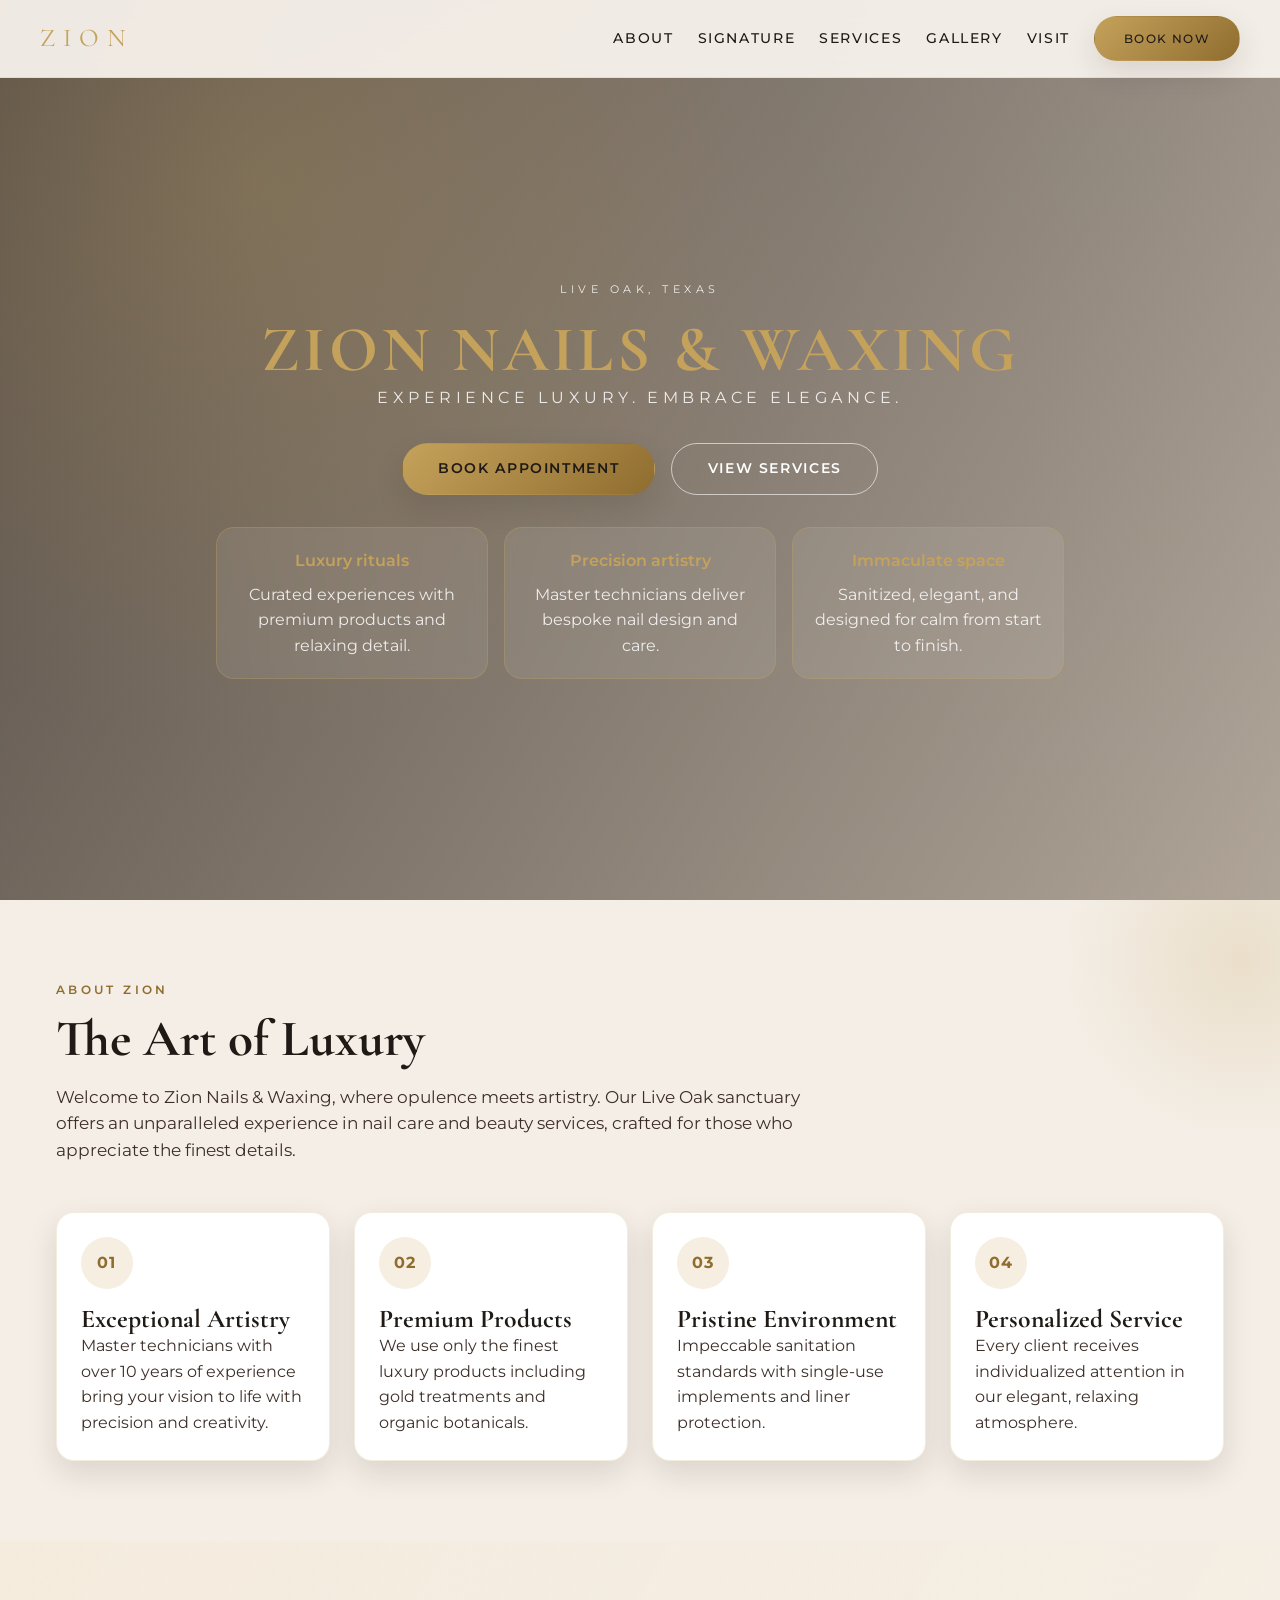
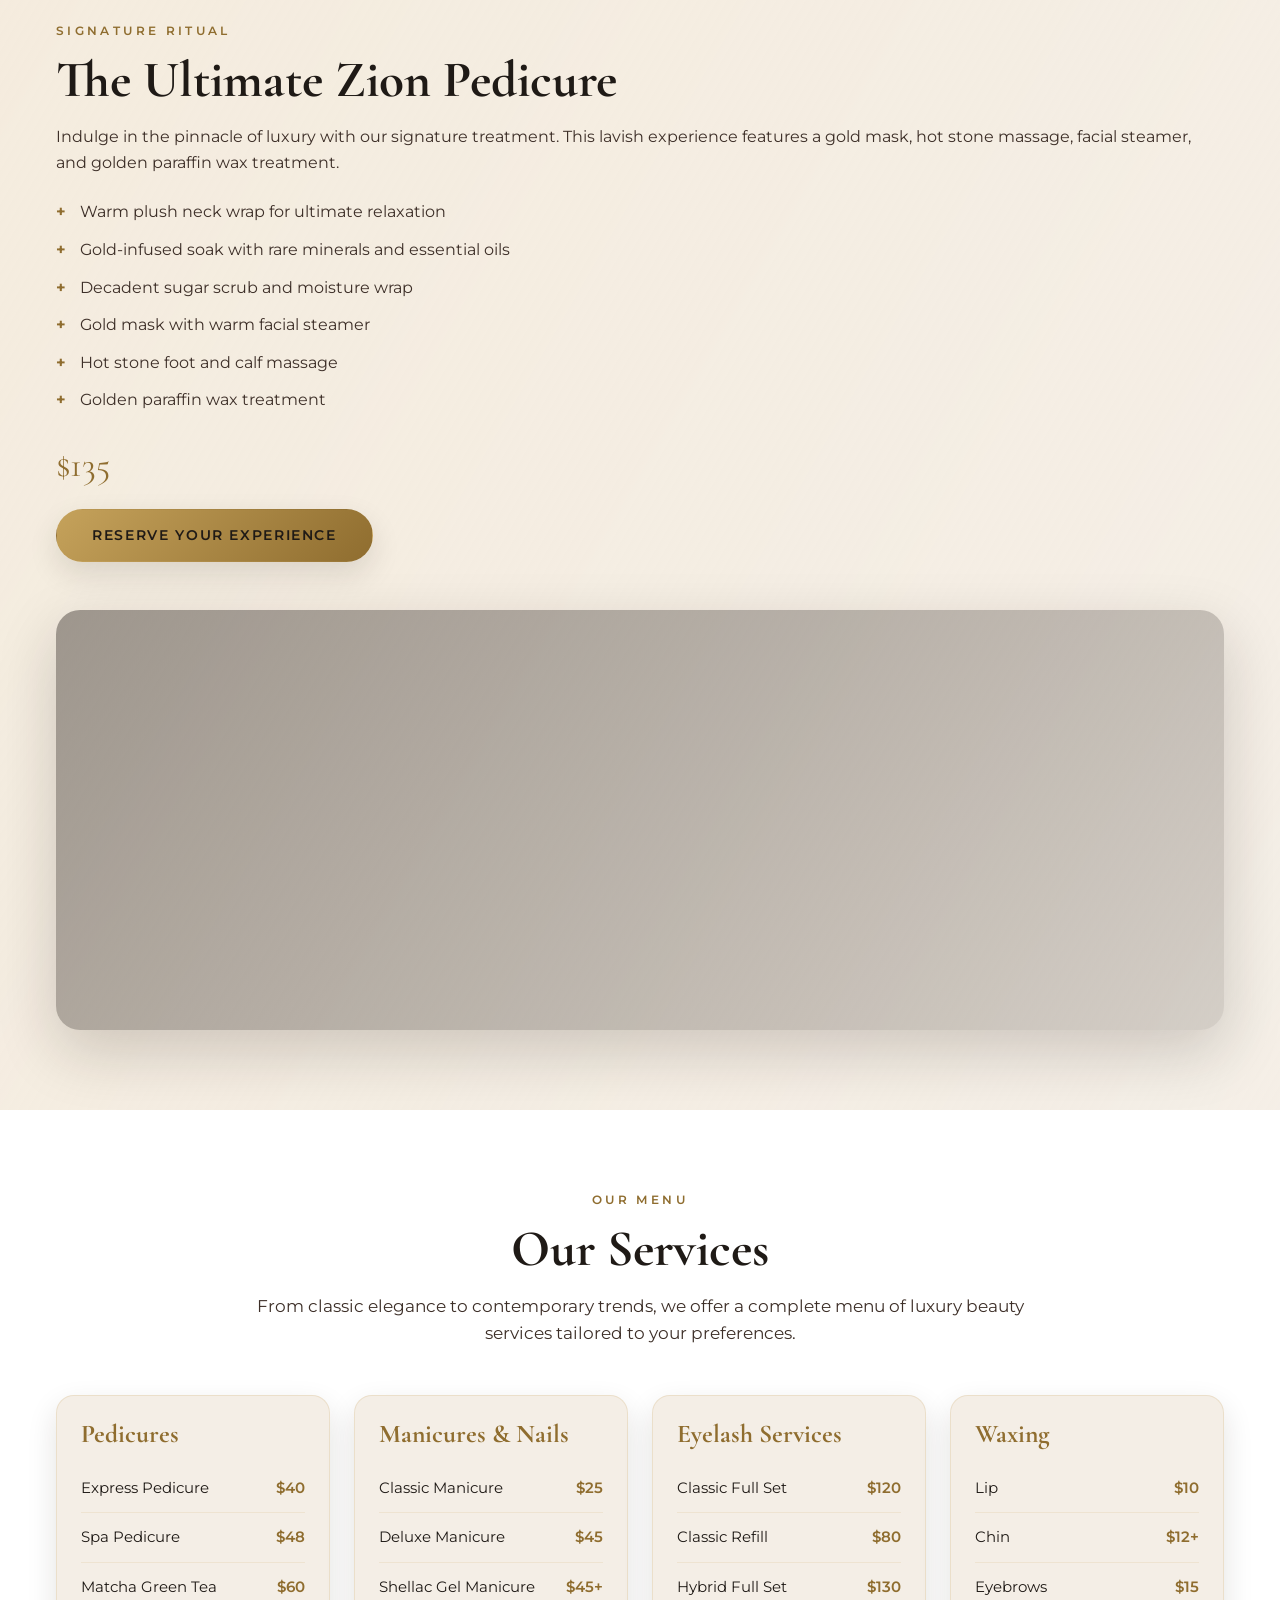
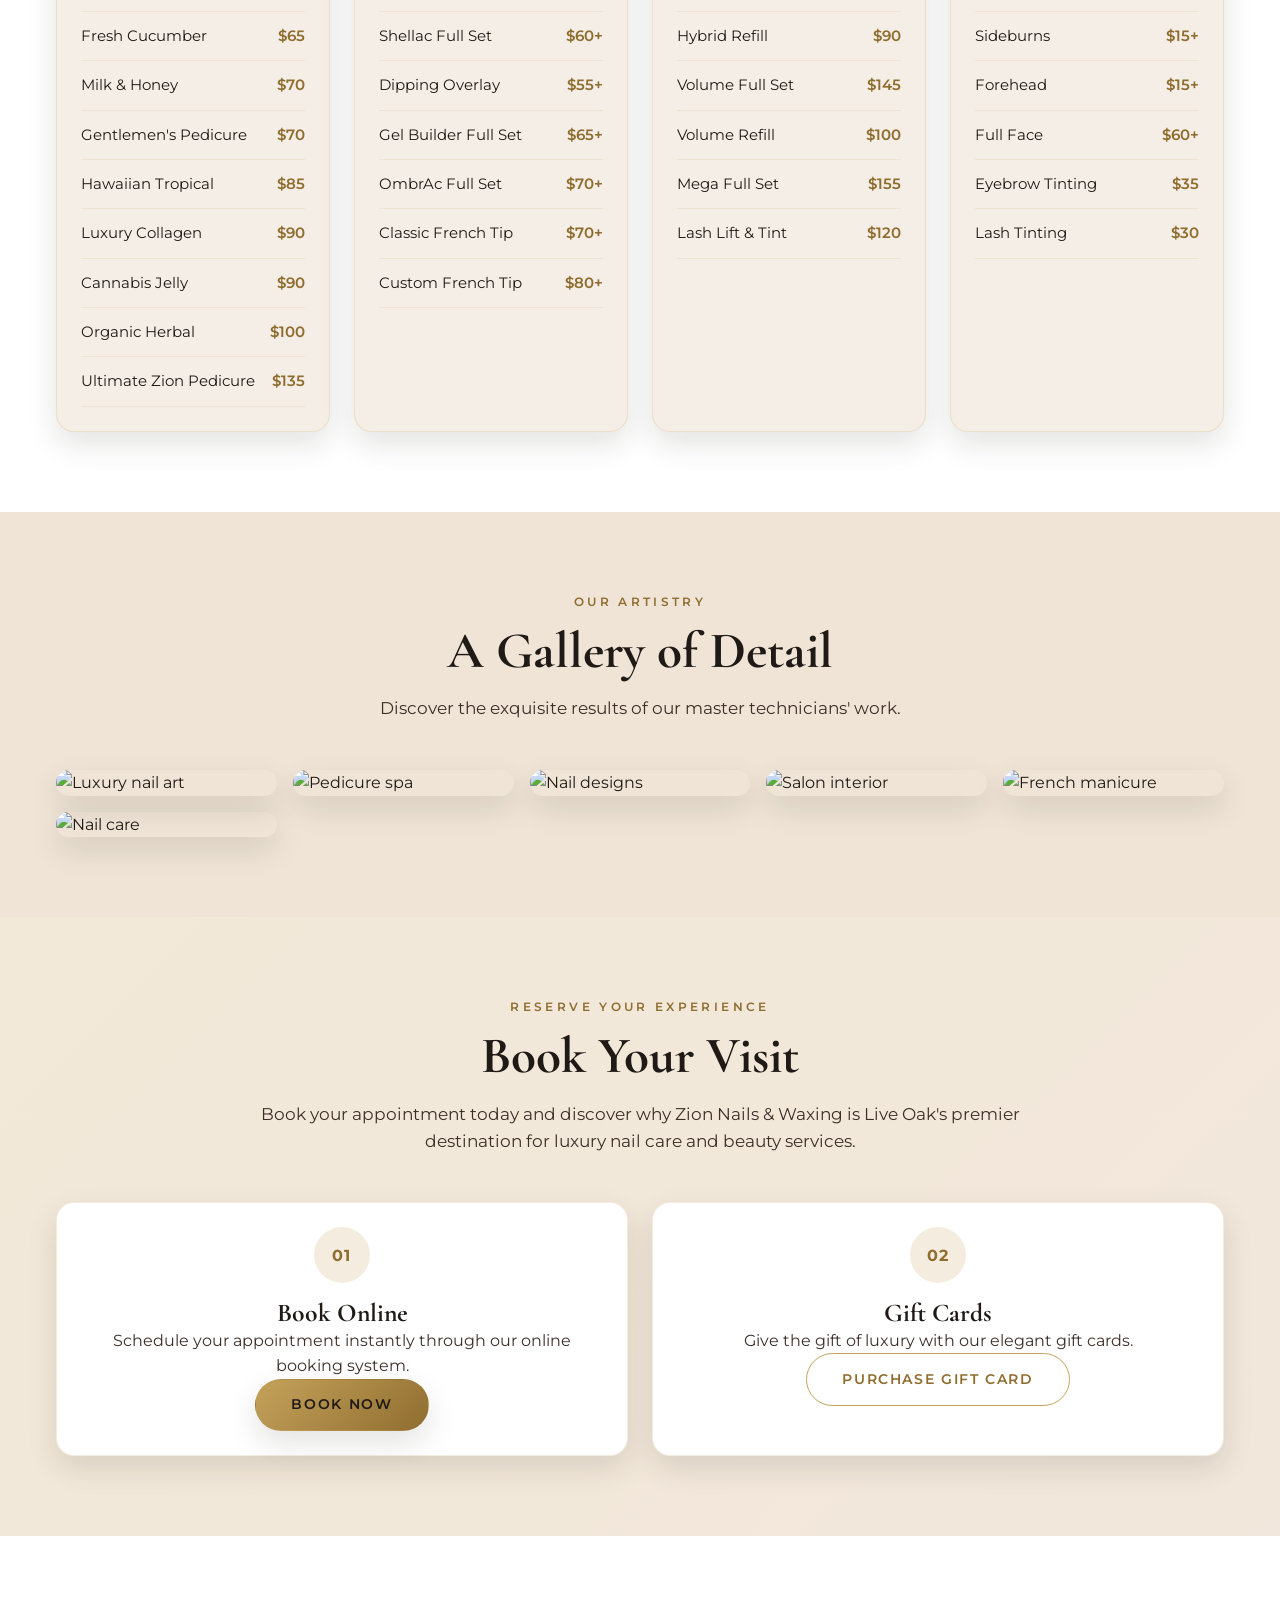
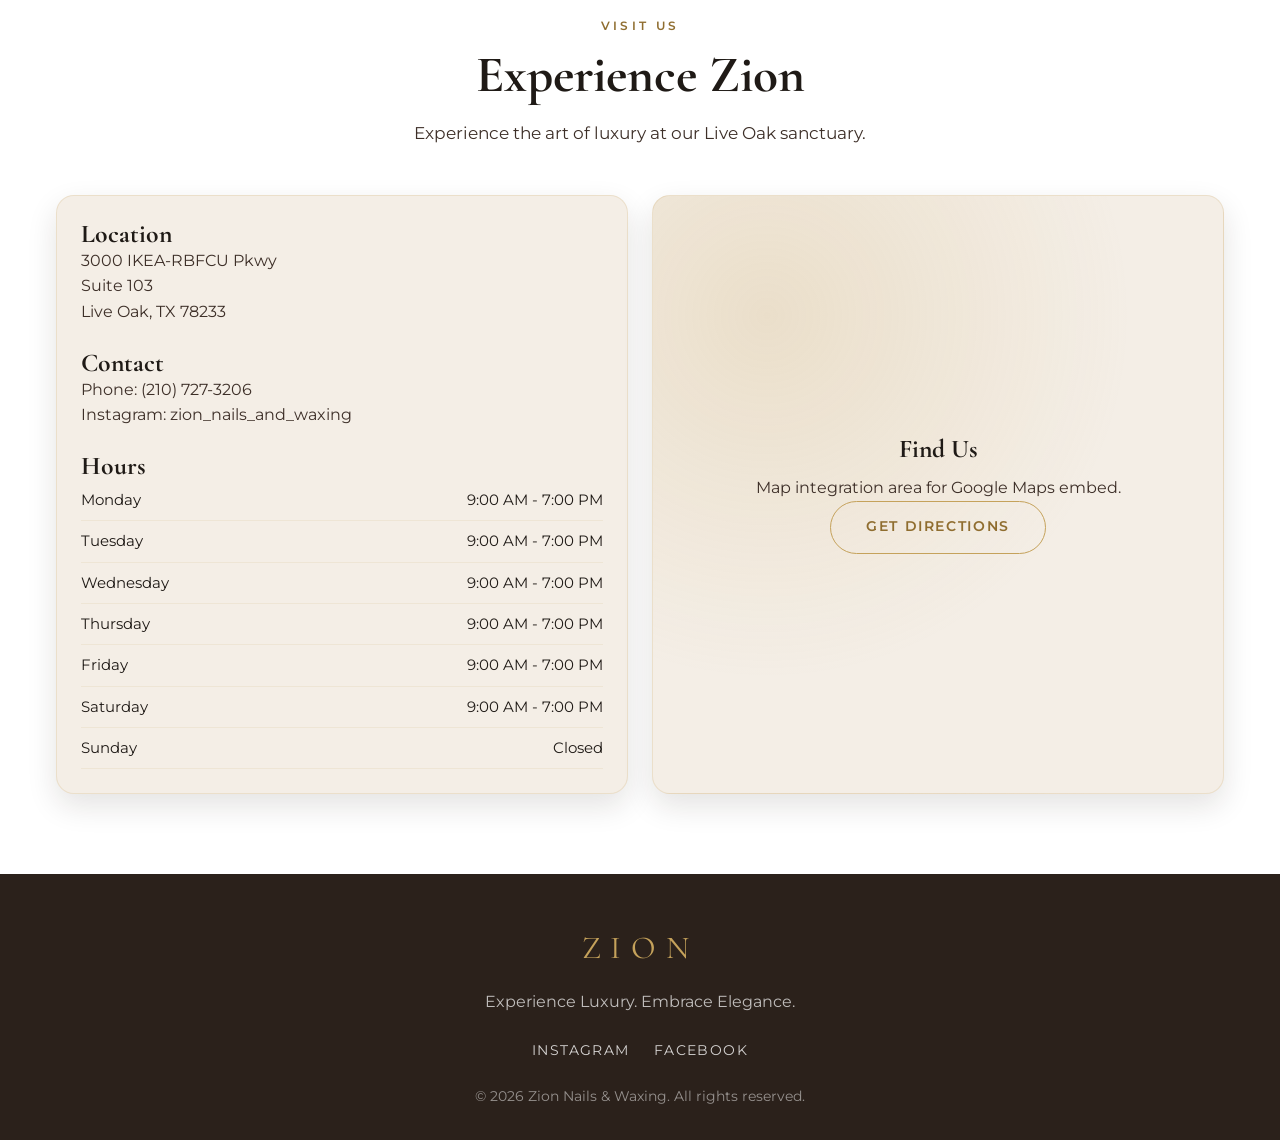
==== index.html @ c29a58b1 "deploy: alamosites/client-zion-nails@a18daf412cfc4dd9c5e5a8e19ae8cdf72fd6a634" ====
<!DOCTYPE html>
<html lang="en">
<head>
  <meta charset="UTF-8">
  <meta name="viewport" content="width=device-width, initial-scale=1.0">

  <title>Zion Nails &amp; Waxing | Luxury Nail Salon in Live Oak, TX</title>

  <meta name="description" content="Experience luxury nail care, pedicures, manicures, and waxing at Zion Nails &amp; Waxing in Live Oak, TX.">
  <meta name="keywords" content="Zion Nails, nail salon, pedicure, manicure, waxing, Live Oak TX">
  <meta name="author" content="Zion Nails &amp; Waxing">
  <meta name="robots" content="index, follow">

  <meta property="og:type" content="website">
  <meta property="og:url" content="https://zionnailsandwaxingliveoak.com/">
  <meta property="og:title" content="Zion Nails &amp; Waxing | Luxury Nail Salon in Live Oak, TX">
  <meta property="og:description" content="Experience luxury nail care, pedicures, manicures, and waxing at Zion Nails &amp; Waxing in Live Oak, TX.">
  <meta property="og:image" content="https://images.unsplash.com/photo-1604654894610-df63bc536371?w=1200">
  <meta property="og:locale" content="en_US">

  <meta name="twitter:card" content="summary_large_image">
  <meta name="twitter:title" content="Zion Nails &amp; Waxing | Luxury Nail Salon in Live Oak, TX">
  <meta name="twitter:description" content="Experience luxury nail care, pedicures, manicures, and waxing at Zion Nails &amp; Waxing in Live Oak, TX.">
  <meta name="twitter:image" content="https://images.unsplash.com/photo-1604654894610-df63bc536371?w=1200">

  <link rel="icon" type="image/png" href="/public/images/favicon.png">
  <link rel="apple-touch-icon" href="/public/images/apple-touch-icon.png">
  <link rel="canonical" href="https://zionnailsandwaxingliveoak.com/">

  <link rel="stylesheet" href="/public/css/styles.css">

  <link rel="preconnect" href="https://fonts.googleapis.com">
  <link rel="preconnect" href="https://fonts.gstatic.com" crossorigin>
  <link href="https://fonts.googleapis.com/css2?family=Cormorant+Garamond:wght@300;400;600;700&family=Montserrat:wght@300;400;500;600&display=swap" rel="stylesheet">
</head>
<body id="top">

  <header class="site-header">
    <nav class="nav container" aria-label="Primary">
      <a class="logo" href="#top">Zion</a>
      <button class="nav-toggle" type="button" data-nav-toggle aria-expanded="false" aria-controls="primary-nav">
        Menu
      </button>
      <div class="nav-menu" id="primary-nav" data-nav-menu>
        <a href="#about">About</a>
        <a href="#signature">Signature</a>
        <a href="#services">Services</a>
        <a href="#gallery">Gallery</a>
        <a href="#contact">Visit</a>
        <a class="btn btn-primary nav-cta" href="#booking">Book Now</a>
      </div>
    </nav>
  </header>

  <main>
    <section class="hero">
      <div class="container hero-content">
        <p class="eyebrow reveal" style="--reveal-delay: 0.05s">Live Oak, Texas</p>
        <h1 class="hero-title reveal" style="--reveal-delay: 0.12s">Zion Nails &amp; Waxing</h1>
        <p class="hero-subtitle reveal" style="--reveal-delay: 0.18s">Experience Luxury. Embrace Elegance.</p>
        <div class="hero-actions reveal" style="--reveal-delay: 0.25s">
          <a href="#booking" class="btn btn-primary">Book Appointment</a>
          <a href="#services" class="btn btn-ghost">View Services</a>
        </div>
        <div class="hero-highlights reveal" style="--reveal-delay: 0.3s">
          <div class="hero-highlight">
            <span class="hero-highlight-title">Luxury rituals</span>
            <p>Curated experiences with premium products and relaxing detail.</p>
          </div>
          <div class="hero-highlight">
            <span class="hero-highlight-title">Precision artistry</span>
            <p>Master technicians deliver bespoke nail design and care.</p>
          </div>
          <div class="hero-highlight">
            <span class="hero-highlight-title">Immaculate space</span>
            <p>Sanitized, elegant, and designed for calm from start to finish.</p>
          </div>
        </div>
      </div>
    </section>

    <section id="about" class="section about">
      <div class="container">
        <div class="section-header">
          <p class="section-kicker reveal">About Zion</p>
          <h2 class="section-title reveal" style="--reveal-delay: 0.08s">The Art of Luxury</h2>
          <p class="section-subtitle reveal" style="--reveal-delay: 0.16s">
            Welcome to Zion Nails &amp; Waxing, where opulence meets artistry. Our Live Oak sanctuary
            offers an unparalleled experience in nail care and beauty services, crafted for those
            who appreciate the finest details.
          </p>
        </div>
        <div class="feature-grid">
          <article class="feature-card reveal" style="--reveal-delay: 0.05s">
            <div class="feature-icon">01</div>
            <h3>Exceptional Artistry</h3>
            <p>Master technicians with over 10 years of experience bring your vision to life with precision and creativity.</p>
          </article>
          <article class="feature-card reveal" style="--reveal-delay: 0.12s">
            <div class="feature-icon">02</div>
            <h3>Premium Products</h3>
            <p>We use only the finest luxury products including gold treatments and organic botanicals.</p>
          </article>
          <article class="feature-card reveal" style="--reveal-delay: 0.19s">
            <div class="feature-icon">03</div>
            <h3>Pristine Environment</h3>
            <p>Impeccable sanitation standards with single-use implements and liner protection.</p>
          </article>
          <article class="feature-card reveal" style="--reveal-delay: 0.26s">
            <div class="feature-icon">04</div>
            <h3>Personalized Service</h3>
            <p>Every client receives individualized attention in our elegant, relaxing atmosphere.</p>
          </article>
        </div>
      </div>
    </section>

    <section id="signature" class="section signature">
      <div class="container signature-grid">
        <div class="signature-text">
          <p class="section-kicker reveal">Signature Ritual</p>
          <h2 class="section-title reveal" style="--reveal-delay: 0.08s">The Ultimate Zion Pedicure</h2>
          <p class="signature-lead reveal" style="--reveal-delay: 0.16s">
            Indulge in the pinnacle of luxury with our signature treatment. This lavish experience features a gold mask,
            hot stone massage, facial steamer, and golden paraffin wax treatment.
          </p>
          <ul class="signature-list reveal" style="--reveal-delay: 0.22s">
            <li>Warm plush neck wrap for ultimate relaxation</li>
            <li>Gold-infused soak with rare minerals and essential oils</li>
            <li>Decadent sugar scrub and moisture wrap</li>
            <li>Gold mask with warm facial steamer</li>
            <li>Hot stone foot and calf massage</li>
            <li>Golden paraffin wax treatment</li>
          </ul>
          <div class="signature-price reveal" style="--reveal-delay: 0.28s">$135</div>
          <a href="#booking" class="btn btn-primary reveal" style="--reveal-delay: 0.34s">Reserve Your Experience</a>
        </div>
        <div class="signature-image reveal" style="--reveal-delay: 0.2s" role="img" aria-label="Luxury pedicure experience"></div>
      </div>
    </section>

    <section id="services" class="section services">
      <div class="container">
        <div class="section-header center">
          <p class="section-kicker reveal">Our Menu</p>
          <h2 class="section-title reveal" style="--reveal-delay: 0.08s">Our Services</h2>
          <p class="section-subtitle reveal" style="--reveal-delay: 0.16s">
            From classic elegance to contemporary trends, we offer a complete menu of luxury beauty services tailored to your preferences.
          </p>
        </div>
        <div class="services-grid">
          <article class="service-card reveal" style="--reveal-delay: 0.05s">
            <h3 class="service-category">Pedicures</h3>
            <div class="service-item"><span>Express Pedicure</span><span>$40</span></div>
            <div class="service-item"><span>Spa Pedicure</span><span>$48</span></div>
            <div class="service-item"><span>Matcha Green Tea</span><span>$60</span></div>
            <div class="service-item"><span>Fresh Cucumber</span><span>$65</span></div>
            <div class="service-item"><span>Milk &amp; Honey</span><span>$70</span></div>
            <div class="service-item"><span>Gentlemen's Pedicure</span><span>$70</span></div>
            <div class="service-item"><span>Hawaiian Tropical</span><span>$85</span></div>
            <div class="service-item"><span>Luxury Collagen</span><span>$90</span></div>
            <div class="service-item"><span>Cannabis Jelly</span><span>$90</span></div>
            <div class="service-item"><span>Organic Herbal</span><span>$100</span></div>
            <div class="service-item"><span>Ultimate Zion Pedicure</span><span>$135</span></div>
          </article>
          <article class="service-card reveal" style="--reveal-delay: 0.12s">
            <h3 class="service-category">Manicures &amp; Nails</h3>
            <div class="service-item"><span>Classic Manicure</span><span>$25</span></div>
            <div class="service-item"><span>Deluxe Manicure</span><span>$45</span></div>
            <div class="service-item"><span>Shellac Gel Manicure</span><span>$45+</span></div>
            <div class="service-item"><span>Shellac Full Set</span><span>$60+</span></div>
            <div class="service-item"><span>Dipping Overlay</span><span>$55+</span></div>
            <div class="service-item"><span>Gel Builder Full Set</span><span>$65+</span></div>
            <div class="service-item"><span>OmbrAc Full Set</span><span>$70+</span></div>
            <div class="service-item"><span>Classic French Tip</span><span>$70+</span></div>
            <div class="service-item"><span>Custom French Tip</span><span>$80+</span></div>
          </article>
          <article class="service-card reveal" style="--reveal-delay: 0.19s">
            <h3 class="service-category">Eyelash Services</h3>
            <div class="service-item"><span>Classic Full Set</span><span>$120</span></div>
            <div class="service-item"><span>Classic Refill</span><span>$80</span></div>
            <div class="service-item"><span>Hybrid Full Set</span><span>$130</span></div>
            <div class="service-item"><span>Hybrid Refill</span><span>$90</span></div>
            <div class="service-item"><span>Volume Full Set</span><span>$145</span></div>
            <div class="service-item"><span>Volume Refill</span><span>$100</span></div>
            <div class="service-item"><span>Mega Full Set</span><span>$155</span></div>
            <div class="service-item"><span>Lash Lift &amp; Tint</span><span>$120</span></div>
          </article>
          <article class="service-card reveal" style="--reveal-delay: 0.26s">
            <h3 class="service-category">Waxing</h3>
            <div class="service-item"><span>Lip</span><span>$10</span></div>
            <div class="service-item"><span>Chin</span><span>$12+</span></div>
            <div class="service-item"><span>Eyebrows</span><span>$15</span></div>
            <div class="service-item"><span>Sideburns</span><span>$15+</span></div>
            <div class="service-item"><span>Forehead</span><span>$15+</span></div>
            <div class="service-item"><span>Full Face</span><span>$60+</span></div>
            <div class="service-item"><span>Eyebrow Tinting</span><span>$35</span></div>
            <div class="service-item"><span>Lash Tinting</span><span>$30</span></div>
          </article>
        </div>
      </div>
    </section>

    <section id="gallery" class="section gallery">
      <div class="container">
        <div class="section-header center">
          <p class="section-kicker reveal">Our Artistry</p>
          <h2 class="section-title reveal" style="--reveal-delay: 0.08s">A Gallery of Detail</h2>
          <p class="section-subtitle reveal" style="--reveal-delay: 0.16s">Discover the exquisite results of our master technicians' work.</p>
        </div>
        <div class="gallery-grid">
          <figure class="gallery-item reveal" style="--reveal-delay: 0.05s">
            <img src="https://images.unsplash.com/photo-1604654894610-df63bc536371?w=600" alt="Luxury nail art">
          </figure>
          <figure class="gallery-item reveal" style="--reveal-delay: 0.1s">
            <img src="https://images.unsplash.com/photo-1610992015732-2449b76344bc?w=600" alt="Pedicure spa">
          </figure>
          <figure class="gallery-item reveal" style="--reveal-delay: 0.15s">
            <img src="https://images.unsplash.com/photo-1519014816548-bf5fe059798b?w=600" alt="Nail designs">
          </figure>
          <figure class="gallery-item reveal" style="--reveal-delay: 0.2s">
            <img src="https://images.unsplash.com/photo-1522337360788-8b13dee7a37e?w=600" alt="Salon interior">
          </figure>
          <figure class="gallery-item reveal" style="--reveal-delay: 0.25s">
            <img src="https://images.unsplash.com/photo-1599948128020-9a44ce1e34a4?w=600" alt="French manicure">
          </figure>
          <figure class="gallery-item reveal" style="--reveal-delay: 0.3s">
            <img src="https://images.unsplash.com/photo-1487412947147-5cebf100ffc2?w=600" alt="Nail care">
          </figure>
        </div>
      </div>
    </section>

    <section id="booking" class="section booking">
      <div class="container">
        <div class="section-header center">
          <p class="section-kicker reveal">Reserve Your Experience</p>
          <h2 class="section-title reveal" style="--reveal-delay: 0.08s">Book Your Visit</h2>
          <p class="section-subtitle reveal" style="--reveal-delay: 0.16s">
            Book your appointment today and discover why Zion Nails &amp; Waxing is Live Oak's premier destination for luxury nail care and beauty services.
          </p>
        </div>
        <div class="booking-grid">
          <article class="booking-card reveal" style="--reveal-delay: 0.05s">
            <div class="booking-icon">01</div>
            <h3>Book Online</h3>
            <p>Schedule your appointment instantly through our online booking system.</p>
            <a href="tel:2107273206" class="btn btn-primary">Book Now</a>
          </article>
          <article class="booking-card reveal" style="--reveal-delay: 0.12s">
            <div class="booking-icon">02</div>
            <h3>Gift Cards</h3>
            <p>Give the gift of luxury with our elegant gift cards.</p>
            <a href="mailto:info@zionnailsandwaxingliveoak.com" class="btn btn-outline">Purchase Gift Card</a>
          </article>
        </div>
      </div>
    </section>

    <section id="contact" class="section contact">
      <div class="container">
        <div class="section-header center">
          <p class="section-kicker reveal">Visit Us</p>
          <h2 class="section-title reveal" style="--reveal-delay: 0.08s">Experience Zion</h2>
          <p class="section-subtitle reveal" style="--reveal-delay: 0.16s">Experience the art of luxury at our Live Oak sanctuary.</p>
        </div>
        <div class="contact-grid">
          <div class="contact-card reveal" style="--reveal-delay: 0.05s">
            <div class="contact-item">
              <h3>Location</h3>
              <p>
                3000 IKEA-RBFCU Pkwy<br>
                Suite 103<br>
                Live Oak, TX 78233
              </p>
            </div>
            <div class="contact-item">
              <h3>Contact</h3>
              <p>
                Phone: <a href="tel:2107273206">(210) 727-3206</a><br>
                Instagram: <a href="https://instagram.com/zion_nails_and_waxing" target="_blank" rel="noopener">zion_nails_and_waxing</a>
              </p>
            </div>
            <div class="contact-item">
              <h3>Hours</h3>
              <ul class="hours-list">
                <li><span>Monday</span><span>9:00 AM - 7:00 PM</span></li>
                <li><span>Tuesday</span><span>9:00 AM - 7:00 PM</span></li>
                <li><span>Wednesday</span><span>9:00 AM - 7:00 PM</span></li>
                <li><span>Thursday</span><span>9:00 AM - 7:00 PM</span></li>
                <li><span>Friday</span><span>9:00 AM - 7:00 PM</span></li>
                <li><span>Saturday</span><span>9:00 AM - 7:00 PM</span></li>
                <li><span>Sunday</span><span>Closed</span></li>
              </ul>
            </div>
          </div>
          <div class="map-panel reveal" style="--reveal-delay: 0.12s">
            <div>
              <h3>Find Us</h3>
              <p>Map integration area for Google Maps embed.</p>
              <a class="btn btn-outline" href="https://maps.google.com/?q=3000+IKEA-RBFCU+Pkwy+Live+Oak+TX+78233" target="_blank" rel="noopener">Get Directions</a>
            </div>
          </div>
        </div>
      </div>
    </section>
  </main>

  <footer class="site-footer">
    <div class="container footer-content">
      <div class="footer-logo">Zion</div>
      <p class="footer-tagline">Experience Luxury. Embrace Elegance.</p>
      <div class="footer-links">
        <a href="https://instagram.com/zion_nails_and_waxing" target="_blank" rel="noopener">Instagram</a>
        <a href="https://facebook.com" target="_blank" rel="noopener">Facebook</a>
      </div>
      <p class="footer-copy">&copy; <span data-year></span> Zion Nails &amp; Waxing. All rights reserved.</p>
    </div>
  </footer>

  <script src="/public/js/main.js"></script>
</body>
</html>
---- public/css/styles.css ----
/* =============================================================================
   Zion Nails Mockup Styles
   ============================================================================= */

:root {
  --color-ink: #1f1a16;
  --color-ink-soft: #3d2f28;
  --color-cream: #fbf6f0;
  --color-ivory: #f4eee6;
  --color-sand: #efe4d6;
  --color-gold: #c5a25b;
  --color-gold-dark: #8f6d2f;
  --color-bronze: #b07a45;
  --color-deep: #2b211b;
  --color-white: #ffffff;

  --font-body: "Montserrat", sans-serif;
  --font-display: "Cormorant Garamond", serif;

  --space-1: 0.25rem;
  --space-2: 0.5rem;
  --space-3: 0.75rem;
  --space-4: 1rem;
  --space-5: 1.25rem;
  --space-6: 1.5rem;
  --space-8: 2rem;
  --space-10: 2.5rem;
  --space-12: 3rem;
  --space-16: 4rem;
  --space-20: 5rem;

  --radius-sm: 8px;
  --radius-md: 12px;
  --radius-lg: 18px;
  --radius-xl: 24px;
  --radius-pill: 999px;

  --shadow-soft: 0 12px 30px rgba(35, 24, 16, 0.12);
  --shadow-strong: 0 22px 60px rgba(35, 24, 16, 0.18);

  --container-max: 1200px;
  --transition-base: 200ms ease;
}

/* ---------------------------------------------------------------------------
   Base Reset
   --------------------------------------------------------------------------- */
*, *::before, *::after {
  box-sizing: border-box;
}

* {
  margin: 0;
  padding: 0;
}

html {
  scroll-behavior: smooth;
}

body {
  font-family: var(--font-body);
  color: var(--color-ink);
  line-height: 1.6;
  background:
    radial-gradient(circle at 10% 10%, rgba(197, 162, 91, 0.16), transparent 45%),
    radial-gradient(circle at 90% 20%, rgba(176, 122, 69, 0.12), transparent 50%),
    var(--color-cream);
}

img {
  display: block;
  max-width: 100%;
}

a {
  color: inherit;
  text-decoration: none;
  transition: color var(--transition-base);
}

a:hover {
  color: var(--color-gold-dark);
}

button {
  font-family: inherit;
}

section[id] {
  scroll-margin-top: 110px;
}

/* ---------------------------------------------------------------------------
   Typography
   --------------------------------------------------------------------------- */
h1, h2, h3, h4 {
  font-family: var(--font-display);
  font-weight: 700;
  line-height: 1.1;
  color: var(--color-ink);
}

h1 {
  font-size: clamp(2.5rem, 5vw, 4.5rem);
  letter-spacing: 0.06em;
  text-transform: uppercase;
}

h2 {
  font-size: clamp(2rem, 4vw, 3.25rem);
}

h3 {
  font-size: clamp(1.25rem, 2vw, 1.6rem);
}

p {
  color: var(--color-ink-soft);
}

/* ---------------------------------------------------------------------------
   Layout
   --------------------------------------------------------------------------- */
.container {
  width: 100%;
  max-width: var(--container-max);
  margin: 0 auto;
  padding: 0 var(--space-4);
}

.section {
  padding: var(--space-20) 0;
  position: relative;
  overflow: hidden;
}

.section-header {
  max-width: 780px;
  margin-bottom: var(--space-12);
}

.section-header.center {
  text-align: center;
  margin-left: auto;
  margin-right: auto;
}

.section-kicker {
  font-size: 0.75rem;
  letter-spacing: 0.28em;
  text-transform: uppercase;
  color: var(--color-gold-dark);
  margin-bottom: var(--space-3);
  font-weight: 600;
}

.section-title {
  margin-bottom: var(--space-4);
}

.section-subtitle {
  font-size: 1.05rem;
}

.lead {
  font-size: 1.05rem;
}

/* ---------------------------------------------------------------------------
   Buttons
   --------------------------------------------------------------------------- */
.btn {
  display: inline-flex;
  align-items: center;
  justify-content: center;
  gap: var(--space-2);
  padding: 0.9rem 2.2rem;
  border-radius: var(--radius-pill);
  border: 1px solid transparent;
  font-size: 0.85rem;
  letter-spacing: 0.12em;
  text-transform: uppercase;
  font-weight: 600;
  cursor: pointer;
  transition: transform var(--transition-base), box-shadow var(--transition-base), background var(--transition-base), color var(--transition-base);
}

.btn-primary {
  background: linear-gradient(135deg, var(--color-gold) 0%, var(--color-gold-dark) 100%);
  color: var(--color-ink);
  box-shadow: var(--shadow-soft);
}

.btn-primary:hover {
  transform: translateY(-2px);
  box-shadow: var(--shadow-strong);
}

.btn-ghost {
  background: transparent;
  border-color: rgba(255, 255, 255, 0.6);
  color: var(--color-white);
}

.btn-ghost:hover {
  background: rgba(255, 255, 255, 0.1);
  color: var(--color-white);
}

.btn-outline {
  border-color: var(--color-gold);
  color: var(--color-gold-dark);
  background: transparent;
}

.btn-outline:hover {
  background: rgba(197, 162, 91, 0.15);
}

.btn-lg {
  padding: 1rem 2.5rem;
  font-size: 0.9rem;
}

.btn-sm {
  padding: 0.6rem 1.4rem;
  font-size: 0.75rem;
}

/* ---------------------------------------------------------------------------
   Cards and Forms
   --------------------------------------------------------------------------- */
.card {
  background: var(--color-white);
  border-radius: var(--radius-lg);
  border: 1px solid rgba(197, 162, 91, 0.2);
  box-shadow: var(--shadow-soft);
}

.card-body {
  padding: var(--space-6);
}

.form-group {
  margin-bottom: var(--space-4);
}

.form-label {
  display: block;
  margin-bottom: var(--space-2);
  font-weight: 600;
  color: var(--color-ink);
}

.form-input,
.form-textarea,
.form-select {
  width: 100%;
  padding: 0.8rem 1rem;
  border-radius: var(--radius-md);
  border: 1px solid rgba(61, 47, 40, 0.2);
  background: var(--color-white);
  font-size: 0.95rem;
}

.form-input:focus,
.form-textarea:focus,
.form-select:focus {
  outline: none;
  border-color: rgba(197, 162, 91, 0.8);
  box-shadow: 0 0 0 3px rgba(197, 162, 91, 0.2);
}

.form-textarea {
  min-height: 120px;
  resize: vertical;
}

/* ---------------------------------------------------------------------------
   Navigation
   --------------------------------------------------------------------------- */
.site-header {
  position: fixed;
  top: 0;
  width: 100%;
  z-index: 1000;
  background: rgba(251, 246, 240, 0.92);
  border-bottom: 1px solid rgba(197, 162, 91, 0.2);
  backdrop-filter: blur(12px);
  transition: box-shadow var(--transition-base), background var(--transition-base);
}

.site-header.is-scrolled {
  background: rgba(251, 246, 240, 0.98);
  box-shadow: var(--shadow-soft);
}

.nav {
  display: flex;
  align-items: center;
  justify-content: space-between;
  gap: var(--space-6);
  padding: var(--space-4) 0;
  position: relative;
}

.logo {
  font-family: var(--font-display);
  font-size: 1.6rem;
  letter-spacing: 0.3em;
  text-transform: uppercase;
  color: var(--color-gold);
}

.nav-menu {
  display: flex;
  align-items: center;
  gap: var(--space-6);
  font-size: 0.85rem;
  text-transform: uppercase;
  letter-spacing: 0.12em;
  color: var(--color-ink);
}

.nav-menu a {
  color: var(--color-ink);
  font-weight: 500;
}

.nav-cta {
  padding: 0.75rem 1.8rem;
  font-size: 0.75rem;
}

.nav-toggle {
  display: none;
  border: 1px solid rgba(197, 162, 91, 0.4);
  background: transparent;
  padding: 0.6rem 1.2rem;
  border-radius: var(--radius-pill);
  text-transform: uppercase;
  letter-spacing: 0.18em;
  font-size: 0.7rem;
  cursor: pointer;
}

/* ---------------------------------------------------------------------------
   Hero
   --------------------------------------------------------------------------- */
.hero {
  min-height: 100vh;
  display: flex;
  align-items: center;
  text-align: center;
  color: var(--color-white);
  background:
    linear-gradient(120deg, rgba(28, 20, 16, 0.72), rgba(28, 20, 16, 0.3)),
    url("https://images.unsplash.com/photo-1604654894610-df63bc536371?w=1600") center/cover no-repeat;
  position: relative;
  padding: 140px 0 var(--space-20);
}

.hero::after {
  content: "";
  position: absolute;
  inset: 0;
  background: radial-gradient(circle at 20% 20%, rgba(197, 162, 91, 0.25), transparent 45%);
  pointer-events: none;
}

.hero-content {
  position: relative;
  z-index: 1;
  max-width: 880px;
}

.hero-content p {
  color: rgba(255, 255, 255, 0.85);
}

.eyebrow {
  text-transform: uppercase;
  letter-spacing: 0.4em;
  font-size: 0.7rem;
  margin-bottom: var(--space-4);
}

.hero-title {
  color: var(--color-gold);
}

.hero-subtitle {
  font-size: 1rem;
  text-transform: uppercase;
  letter-spacing: 0.28em;
  margin-bottom: var(--space-8);
}

.hero-actions {
  display: flex;
  justify-content: center;
  gap: var(--space-4);
  flex-wrap: wrap;
  margin-bottom: var(--space-8);
}

.hero-highlights {
  display: grid;
  gap: var(--space-4);
  grid-template-columns: repeat(auto-fit, minmax(200px, 1fr));
}

.hero-highlight {
  padding: var(--space-5);
  border-radius: var(--radius-lg);
  background: rgba(255, 255, 255, 0.08);
  border: 1px solid rgba(197, 162, 91, 0.3);
  backdrop-filter: blur(6px);
}

.hero-highlight-title {
  display: block;
  font-weight: 600;
  color: var(--color-gold);
  margin-bottom: var(--space-2);
}

/* ---------------------------------------------------------------------------
   About
   --------------------------------------------------------------------------- */
.about {
  background: var(--color-ivory);
}

.about::before {
  content: "";
  position: absolute;
  width: 360px;
  height: 360px;
  border-radius: 50%;
  background: radial-gradient(circle, rgba(197, 162, 91, 0.2), transparent 70%);
  top: -120px;
  right: -140px;
}

.feature-grid {
  display: grid;
  gap: var(--space-6);
  grid-template-columns: repeat(auto-fit, minmax(220px, 1fr));
}

.feature-card {
  padding: var(--space-6);
  background: var(--color-white);
  border-radius: var(--radius-lg);
  border: 1px solid rgba(197, 162, 91, 0.2);
  box-shadow: var(--shadow-soft);
  transition: transform var(--transition-base), border-color var(--transition-base);
}

.feature-card:hover {
  transform: translateY(-4px);
  border-color: rgba(197, 162, 91, 0.45);
}

.feature-icon {
  width: 52px;
  height: 52px;
  border-radius: 50%;
  display: inline-flex;
  align-items: center;
  justify-content: center;
  background: rgba(197, 162, 91, 0.18);
  color: var(--color-gold-dark);
  font-weight: 700;
  letter-spacing: 0.08em;
  margin-bottom: var(--space-4);
}

/* ---------------------------------------------------------------------------
   Signature
   --------------------------------------------------------------------------- */
.signature {
  background:
    linear-gradient(120deg, rgba(197, 162, 91, 0.12), rgba(244, 238, 230, 0.9)),
    var(--color-cream);
}

.signature-grid {
  display: grid;
  gap: var(--space-12);
  align-items: center;
}

.signature-lead {
  margin-bottom: var(--space-6);
}

.signature-list {
  list-style: none;
  margin-bottom: var(--space-6);
}

.signature-list li {
  position: relative;
  padding-left: 1.5rem;
  margin-bottom: var(--space-3);
  color: var(--color-ink-soft);
}

.signature-list li::before {
  content: "+";
  position: absolute;
  left: 0;
  color: var(--color-gold-dark);
  font-weight: 700;
}

.signature-price {
  font-family: var(--font-display);
  font-size: 2.2rem;
  color: var(--color-gold-dark);
  margin-bottom: var(--space-4);
}

.signature-image {
  min-height: 420px;
  border-radius: var(--radius-xl);
  background:
    linear-gradient(140deg, rgba(28, 20, 16, 0.4), rgba(28, 20, 16, 0.15)),
    url("https://images.unsplash.com/photo-1610992015732-2449b76344bc?w=1200") center/cover no-repeat;
  box-shadow: var(--shadow-strong);
}

/* ---------------------------------------------------------------------------
   Services
   --------------------------------------------------------------------------- */
.services {
  background: var(--color-white);
}

.services-grid {
  display: grid;
  gap: var(--space-6);
  grid-template-columns: repeat(auto-fit, minmax(260px, 1fr));
}

.service-card {
  background: var(--color-ivory);
  border-radius: var(--radius-lg);
  border: 1px solid rgba(197, 162, 91, 0.2);
  padding: var(--space-6);
  box-shadow: var(--shadow-soft);
}

.service-category {
  color: var(--color-gold-dark);
  margin-bottom: var(--space-4);
}

.service-item {
  display: flex;
  justify-content: space-between;
  gap: var(--space-3);
  padding: var(--space-3) 0;
  border-bottom: 1px solid rgba(197, 162, 91, 0.15);
  font-size: 0.95rem;
}

.service-item span:last-child {
  color: var(--color-gold-dark);
  font-weight: 600;
}

/* ---------------------------------------------------------------------------
   Gallery
   --------------------------------------------------------------------------- */
.gallery {
  background: var(--color-sand);
}

.gallery-grid {
  display: grid;
  gap: var(--space-4);
  grid-template-columns: repeat(auto-fit, minmax(220px, 1fr));
}

.gallery-item {
  border-radius: var(--radius-lg);
  overflow: hidden;
  box-shadow: var(--shadow-soft);
  position: relative;
}

.gallery-item img {
  width: 100%;
  height: 100%;
  object-fit: cover;
  transition: transform 300ms ease;
}

.gallery-item:hover img {
  transform: scale(1.05);
}

/* ---------------------------------------------------------------------------
   Booking
   --------------------------------------------------------------------------- */
.booking {
  background: linear-gradient(135deg, rgba(197, 162, 91, 0.16), rgba(176, 122, 69, 0.12));
}

.booking-grid {
  display: grid;
  gap: var(--space-6);
  grid-template-columns: repeat(auto-fit, minmax(240px, 1fr));
}

.booking-card {
  background: var(--color-white);
  border-radius: var(--radius-lg);
  border: 1px solid rgba(197, 162, 91, 0.2);
  padding: var(--space-6);
  box-shadow: var(--shadow-soft);
  text-align: center;
}

.booking-icon {
  width: 56px;
  height: 56px;
  border-radius: 50%;
  margin: 0 auto var(--space-4);
  display: flex;
  align-items: center;
  justify-content: center;
  background: rgba(197, 162, 91, 0.2);
  color: var(--color-gold-dark);
  font-weight: 700;
  letter-spacing: 0.08em;
}

/* ---------------------------------------------------------------------------
   Contact
   --------------------------------------------------------------------------- */
.contact {
  background: var(--color-white);
}

.contact-grid {
  display: grid;
  gap: var(--space-6);
  grid-template-columns: repeat(auto-fit, minmax(280px, 1fr));
  align-items: stretch;
}

.contact-card {
  background: var(--color-ivory);
  border-radius: var(--radius-lg);
  border: 1px solid rgba(197, 162, 91, 0.2);
  padding: var(--space-6);
  box-shadow: var(--shadow-soft);
}

.contact-item {
  margin-bottom: var(--space-6);
}

.contact-item:last-child {
  margin-bottom: 0;
}

.hours-list {
  list-style: none;
}

.hours-list li {
  display: flex;
  justify-content: space-between;
  gap: var(--space-4);
  padding: var(--space-2) 0;
  border-bottom: 1px solid rgba(197, 162, 91, 0.12);
  font-size: 0.95rem;
}

.map-panel {
  border-radius: var(--radius-lg);
  border: 1px solid rgba(197, 162, 91, 0.2);
  padding: var(--space-6);
  background:
    radial-gradient(circle at 20% 20%, rgba(197, 162, 91, 0.2), transparent 55%),
    var(--color-ivory);
  box-shadow: var(--shadow-soft);
  display: flex;
  align-items: center;
  justify-content: center;
  text-align: center;
}

.map-panel h3 {
  margin-bottom: var(--space-3);
}

/* ---------------------------------------------------------------------------
   Footer
   --------------------------------------------------------------------------- */
.site-footer {
  background: var(--color-deep);
  color: var(--color-cream);
  padding: var(--space-12) 0 var(--space-8);
}

.footer-content {
  text-align: center;
}

.footer-logo {
  font-family: var(--font-display);
  font-size: 2rem;
  letter-spacing: 0.3em;
  text-transform: uppercase;
  color: var(--color-gold);
  margin-bottom: var(--space-4);
}

.footer-tagline {
  margin-bottom: var(--space-6);
  color: rgba(255, 255, 255, 0.7);
}

.footer-links {
  display: flex;
  justify-content: center;
  gap: var(--space-6);
  margin-bottom: var(--space-6);
  font-size: 0.9rem;
  letter-spacing: 0.1em;
  text-transform: uppercase;
}

.footer-links a {
  color: rgba(255, 255, 255, 0.8);
}

.footer-links a:hover {
  color: var(--color-gold);
}

.footer-copy {
  font-size: 0.85rem;
  color: rgba(255, 255, 255, 0.5);
}

/* ---------------------------------------------------------------------------
   Reveal Animations
   --------------------------------------------------------------------------- */
.reveal {
  opacity: 0;
  transform: translateY(16px);
  transition: opacity 600ms ease, transform 600ms ease;
  transition-delay: var(--reveal-delay, 0s);
}

.reveal.is-visible {
  opacity: 1;
  transform: translateY(0);
}

@media (prefers-reduced-motion: reduce) {
  * {
    scroll-behavior: auto;
  }

  .reveal {
    transition: none;
    transform: none;
    opacity: 1;
  }

  .btn {
    transition: none;
  }
}

/* ---------------------------------------------------------------------------
   Responsive
   --------------------------------------------------------------------------- */
@media (max-width: 900px) {
  .nav-toggle {
    display: inline-flex;
  }

  .nav-menu {
    position: absolute;
    top: calc(100% + 8px);
    left: var(--space-4);
    right: var(--space-4);
    flex-direction: column;
    align-items: flex-start;
    gap: var(--space-4);
    padding: var(--space-6);
    background: var(--color-white);
    border-radius: var(--radius-lg);
    box-shadow: var(--shadow-soft);
    opacity: 0;
    pointer-events: none;
    transform: translateY(-10px);
    transition: opacity var(--transition-base), transform var(--transition-base);
  }

  .nav-menu.is-open {
    opacity: 1;
    pointer-events: auto;
    transform: translateY(0);
  }

  .hero-subtitle {
    letter-spacing: 0.2em;
  }

  .hero-actions {
    flex-direction: column;
  }
}

@media (max-width: 720px) {
  .section {
    padding: var(--space-16) 0;
  }

  .hero {
    padding-top: 120px;
  }

  .section-subtitle {
    font-size: 1rem;
  }
}
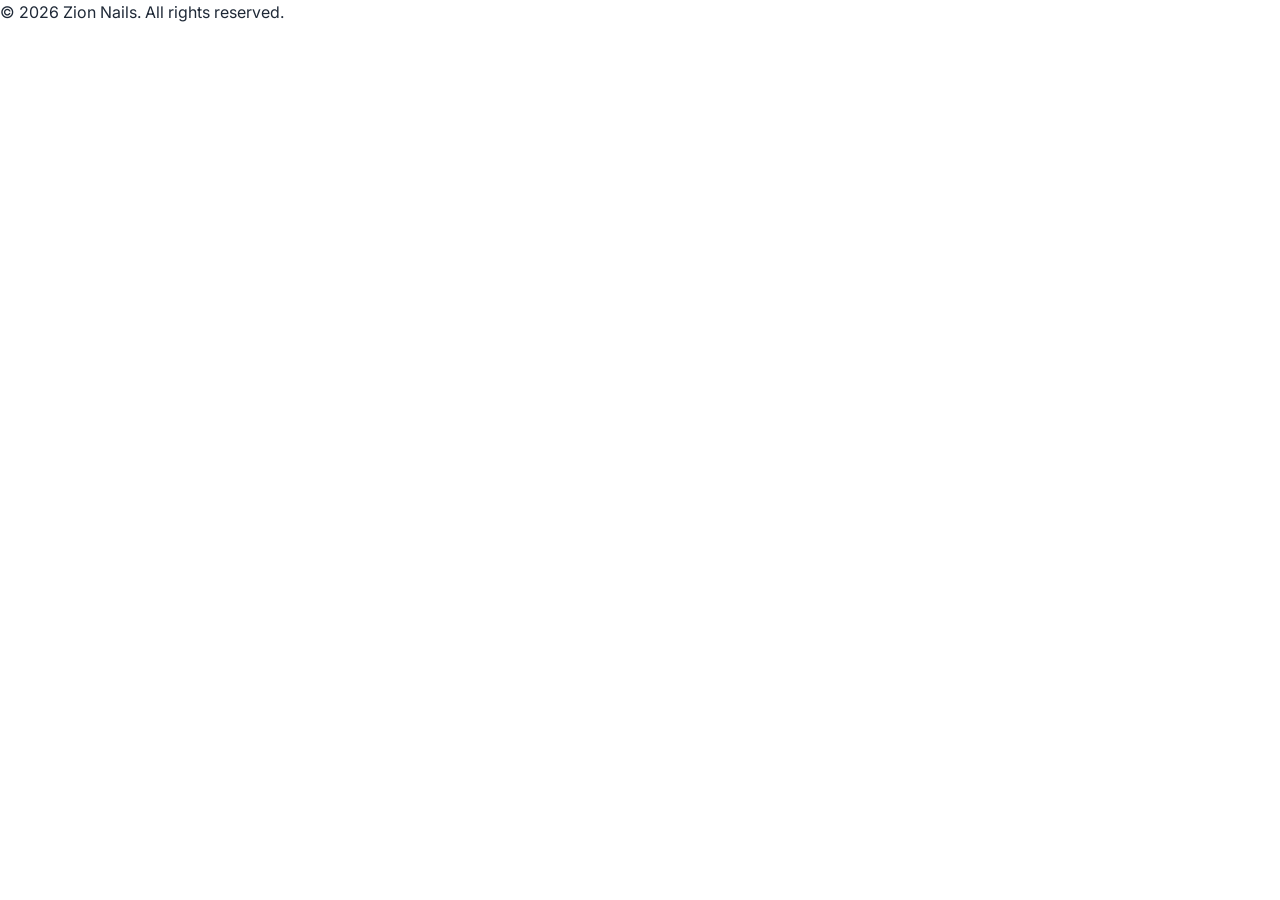
==== commit b5873da7: "deploy: alamosites/client-zion-nails@36e816d9c9119fa1925b5e6d2be615c9aab88397" ====
--- a/index.html
+++ b/index.html
@@ -3,321 +3,151 @@
 <head>
   <meta charset="UTF-8">
   <meta name="viewport" content="width=device-width, initial-scale=1.0">
-
-  <title>Zion Nails &amp; Waxing | Luxury Nail Salon in Live Oak, TX</title>
-
-  <meta name="description" content="Experience luxury nail care, pedicures, manicures, and waxing at Zion Nails &amp; Waxing in Live Oak, TX.">
-  <meta name="keywords" content="Zion Nails, nail salon, pedicure, manicure, waxing, Live Oak TX">
-  <meta name="author" content="Zion Nails &amp; Waxing">
+  
+  <!-- PAGE TITLE -->
+  <title>Home | Zion Nails</title>
+  
+  <!-- SEO Meta Tags -->
+  <meta name="description" content="Description of this page. Update with real content.">
+  <meta name="keywords" content="keyword1, keyword2, san antonio">
+  <meta name="author" content="Zion Nails">
   <meta name="robots" content="index, follow">
-
+  
+  <!-- Open Graph / Facebook -->
   <meta property="og:type" content="website">
-  <meta property="og:url" content="https://zionnailsandwaxingliveoak.com/">
-  <meta property="og:title" content="Zion Nails &amp; Waxing | Luxury Nail Salon in Live Oak, TX">
-  <meta property="og:description" content="Experience luxury nail care, pedicures, manicures, and waxing at Zion Nails &amp; Waxing in Live Oak, TX.">
-  <meta property="og:image" content="https://images.unsplash.com/photo-1604654894610-df63bc536371?w=1200">
+  <meta property="og:url" content="https://zionnailsandwaxliveoak.com/">
+  <meta property="og:title" content="Home | Zion Nails">
+  <meta property="og:description" content="Description for social media sharing.">
+  <meta property="og:image" content="https://zionnailsandwaxliveoak.com/public/images/og-image.jpg">
   <meta property="og:locale" content="en_US">
-
+  
+  <!-- Twitter Card -->
   <meta name="twitter:card" content="summary_large_image">
-  <meta name="twitter:title" content="Zion Nails &amp; Waxing | Luxury Nail Salon in Live Oak, TX">
-  <meta name="twitter:description" content="Experience luxury nail care, pedicures, manicures, and waxing at Zion Nails &amp; Waxing in Live Oak, TX.">
-  <meta name="twitter:image" content="https://images.unsplash.com/photo-1604654894610-df63bc536371?w=1200">
-
+  <meta name="twitter:title" content="Home | Zion Nails">
+  <meta name="twitter:description" content="Description for Twitter sharing.">
+  <meta name="twitter:image" content="https://zionnailsandwaxliveoak.com/public/images/og-image.jpg">
+  
+  <!-- Favicon -->
   <link rel="icon" type="image/png" href="/public/images/favicon.png">
   <link rel="apple-touch-icon" href="/public/images/apple-touch-icon.png">
-  <link rel="canonical" href="https://zionnailsandwaxingliveoak.com/">
-
+  
+  <!-- Canonical URL -->
+  <link rel="canonical" href="https://zionnailsandwaxliveoak.com/">
+  
+  <!-- Stylesheets -->
   <link rel="stylesheet" href="/public/css/styles.css">
-
+  
+  <!-- Google Fonts - Customize per project -->
   <link rel="preconnect" href="https://fonts.googleapis.com">
   <link rel="preconnect" href="https://fonts.gstatic.com" crossorigin>
-  <link href="https://fonts.googleapis.com/css2?family=Cormorant+Garamond:wght@300;400;600;700&family=Montserrat:wght@300;400;500;600&display=swap" rel="stylesheet">
+  <link href="https://fonts.googleapis.com/css2?family=Inter:wght@400;500;600;700&display=swap" rel="stylesheet">
+  
+  <!-- Schema.org Local Business -->
+  <script type="application/ld+json">
+  {
+    "@context": "https://schema.org",
+    "@type": "LocalBusiness",
+    "name": "Zion Nails",
+    "description": "Description of the business.",
+    "url": "https://zionnailsandwaxliveoak.com",
+    "telephone": "(210) 555-0000",
+    "email": "info@zionnailsandwaxliveoak.com",
+    "address": {
+      "@type": "PostalAddress",
+      "streetAddress": "123 Main Street",
+      "addressLocality": "San Antonio",
+      "addressRegion": "TX",
+      "postalCode": "78201",
+      "addressCountry": "US"
+    },
+    "geo": {
+      "@type": "GeoCoordinates",
+      "latitude": "29.4241",
+      "longitude": "-98.4936"
+    },
+    "openingHours": ["Mo-Fr 08:00-17:00", "Sa 09:00-14:00"],
+    "priceRange": "$$"
+  }
+  </script>
 </head>
-<body id="top">
+<body>
 
+  <!-- ========== HEADER ========== -->
   <header class="site-header">
-    <nav class="nav container" aria-label="Primary">
-      <a class="logo" href="#top">Zion</a>
-      <button class="nav-toggle" type="button" data-nav-toggle aria-expanded="false" aria-controls="primary-nav">
-        Menu
-      </button>
-      <div class="nav-menu" id="primary-nav" data-nav-menu>
-        <a href="#about">About</a>
-        <a href="#signature">Signature</a>
-        <a href="#services">Services</a>
-        <a href="#gallery">Gallery</a>
-        <a href="#contact">Visit</a>
-        <a class="btn btn-primary nav-cta" href="#booking">Book Now</a>
-      </div>
-    </nav>
+    <!-- 
+    AI GENERATION POINT: Header/Navigation
+    Generate navigation with logo, menu items, CTA button
+    -->
   </header>
 
+  <!-- ========== MAIN CONTENT ========== -->
   <main>
+    
+    <!-- HERO SECTION -->
     <section class="hero">
-      <div class="container hero-content">
-        <p class="eyebrow reveal" style="--reveal-delay: 0.05s">Live Oak, Texas</p>
-        <h1 class="hero-title reveal" style="--reveal-delay: 0.12s">Zion Nails &amp; Waxing</h1>
-        <p class="hero-subtitle reveal" style="--reveal-delay: 0.18s">Experience Luxury. Embrace Elegance.</p>
-        <div class="hero-actions reveal" style="--reveal-delay: 0.25s">
-          <a href="#booking" class="btn btn-primary">Book Appointment</a>
-          <a href="#services" class="btn btn-ghost">View Services</a>
-        </div>
-        <div class="hero-highlights reveal" style="--reveal-delay: 0.3s">
-          <div class="hero-highlight">
-            <span class="hero-highlight-title">Luxury rituals</span>
-            <p>Curated experiences with premium products and relaxing detail.</p>
-          </div>
-          <div class="hero-highlight">
-            <span class="hero-highlight-title">Precision artistry</span>
-            <p>Master technicians deliver bespoke nail design and care.</p>
-          </div>
-          <div class="hero-highlight">
-            <span class="hero-highlight-title">Immaculate space</span>
-            <p>Sanitized, elegant, and designed for calm from start to finish.</p>
-          </div>
-        </div>
-      </div>
+      <!-- 
+      AI GENERATION POINT: Hero Section
+      Generate hero with headline, subheadline, CTA, background image
+      -->
     </section>
 
-    <section id="about" class="section about">
-      <div class="container">
-        <div class="section-header">
-          <p class="section-kicker reveal">About Zion</p>
-          <h2 class="section-title reveal" style="--reveal-delay: 0.08s">The Art of Luxury</h2>
-          <p class="section-subtitle reveal" style="--reveal-delay: 0.16s">
-            Welcome to Zion Nails &amp; Waxing, where opulence meets artistry. Our Live Oak sanctuary
-            offers an unparalleled experience in nail care and beauty services, crafted for those
-            who appreciate the finest details.
-          </p>
-        </div>
-        <div class="feature-grid">
-          <article class="feature-card reveal" style="--reveal-delay: 0.05s">
-            <div class="feature-icon">01</div>
-            <h3>Exceptional Artistry</h3>
-            <p>Master technicians with over 10 years of experience bring your vision to life with precision and creativity.</p>
-          </article>
-          <article class="feature-card reveal" style="--reveal-delay: 0.12s">
-            <div class="feature-icon">02</div>
-            <h3>Premium Products</h3>
-            <p>We use only the finest luxury products including gold treatments and organic botanicals.</p>
-          </article>
-          <article class="feature-card reveal" style="--reveal-delay: 0.19s">
-            <div class="feature-icon">03</div>
-            <h3>Pristine Environment</h3>
-            <p>Impeccable sanitation standards with single-use implements and liner protection.</p>
-          </article>
-          <article class="feature-card reveal" style="--reveal-delay: 0.26s">
-            <div class="feature-icon">04</div>
-            <h3>Personalized Service</h3>
-            <p>Every client receives individualized attention in our elegant, relaxing atmosphere.</p>
-          </article>
-        </div>
-      </div>
+    <!-- SERVICES/FEATURES -->
+    <section class="services">
+      <!-- 
+      AI GENERATION POINT: Services Grid
+      Generate 3-6 service cards with icons, titles, descriptions
+      -->
     </section>
 
-    <section id="signature" class="section signature">
-      <div class="container signature-grid">
-        <div class="signature-text">
-          <p class="section-kicker reveal">Signature Ritual</p>
-          <h2 class="section-title reveal" style="--reveal-delay: 0.08s">The Ultimate Zion Pedicure</h2>
-          <p class="signature-lead reveal" style="--reveal-delay: 0.16s">
-            Indulge in the pinnacle of luxury with our signature treatment. This lavish experience features a gold mask,
-            hot stone massage, facial steamer, and golden paraffin wax treatment.
-          </p>
-          <ul class="signature-list reveal" style="--reveal-delay: 0.22s">
-            <li>Warm plush neck wrap for ultimate relaxation</li>
-            <li>Gold-infused soak with rare minerals and essential oils</li>
-            <li>Decadent sugar scrub and moisture wrap</li>
-            <li>Gold mask with warm facial steamer</li>
-            <li>Hot stone foot and calf massage</li>
-            <li>Golden paraffin wax treatment</li>
-          </ul>
-          <div class="signature-price reveal" style="--reveal-delay: 0.28s">$135</div>
-          <a href="#booking" class="btn btn-primary reveal" style="--reveal-delay: 0.34s">Reserve Your Experience</a>
-        </div>
-        <div class="signature-image reveal" style="--reveal-delay: 0.2s" role="img" aria-label="Luxury pedicure experience"></div>
-      </div>
+    <!-- ABOUT/WHY US -->
+    <section class="about">
+      <!-- 
+      AI GENERATION POINT: About Section
+      Generate company intro, value props, maybe team or credentials
+      -->
     </section>
 
-    <section id="services" class="section services">
-      <div class="container">
-        <div class="section-header center">
-          <p class="section-kicker reveal">Our Menu</p>
-          <h2 class="section-title reveal" style="--reveal-delay: 0.08s">Our Services</h2>
-          <p class="section-subtitle reveal" style="--reveal-delay: 0.16s">
-            From classic elegance to contemporary trends, we offer a complete menu of luxury beauty services tailored to your preferences.
-          </p>
-        </div>
-        <div class="services-grid">
-          <article class="service-card reveal" style="--reveal-delay: 0.05s">
-            <h3 class="service-category">Pedicures</h3>
-            <div class="service-item"><span>Express Pedicure</span><span>$40</span></div>
-            <div class="service-item"><span>Spa Pedicure</span><span>$48</span></div>
-            <div class="service-item"><span>Matcha Green Tea</span><span>$60</span></div>
-            <div class="service-item"><span>Fresh Cucumber</span><span>$65</span></div>
-            <div class="service-item"><span>Milk &amp; Honey</span><span>$70</span></div>
-            <div class="service-item"><span>Gentlemen's Pedicure</span><span>$70</span></div>
-            <div class="service-item"><span>Hawaiian Tropical</span><span>$85</span></div>
-            <div class="service-item"><span>Luxury Collagen</span><span>$90</span></div>
-            <div class="service-item"><span>Cannabis Jelly</span><span>$90</span></div>
-            <div class="service-item"><span>Organic Herbal</span><span>$100</span></div>
-            <div class="service-item"><span>Ultimate Zion Pedicure</span><span>$135</span></div>
-          </article>
-          <article class="service-card reveal" style="--reveal-delay: 0.12s">
-            <h3 class="service-category">Manicures &amp; Nails</h3>
-            <div class="service-item"><span>Classic Manicure</span><span>$25</span></div>
-            <div class="service-item"><span>Deluxe Manicure</span><span>$45</span></div>
-            <div class="service-item"><span>Shellac Gel Manicure</span><span>$45+</span></div>
-            <div class="service-item"><span>Shellac Full Set</span><span>$60+</span></div>
-            <div class="service-item"><span>Dipping Overlay</span><span>$55+</span></div>
-            <div class="service-item"><span>Gel Builder Full Set</span><span>$65+</span></div>
-            <div class="service-item"><span>OmbrAc Full Set</span><span>$70+</span></div>
-            <div class="service-item"><span>Classic French Tip</span><span>$70+</span></div>
-            <div class="service-item"><span>Custom French Tip</span><span>$80+</span></div>
-          </article>
-          <article class="service-card reveal" style="--reveal-delay: 0.19s">
-            <h3 class="service-category">Eyelash Services</h3>
-            <div class="service-item"><span>Classic Full Set</span><span>$120</span></div>
-            <div class="service-item"><span>Classic Refill</span><span>$80</span></div>
-            <div class="service-item"><span>Hybrid Full Set</span><span>$130</span></div>
-            <div class="service-item"><span>Hybrid Refill</span><span>$90</span></div>
-            <div class="service-item"><span>Volume Full Set</span><span>$145</span></div>
-            <div class="service-item"><span>Volume Refill</span><span>$100</span></div>
-            <div class="service-item"><span>Mega Full Set</span><span>$155</span></div>
-            <div class="service-item"><span>Lash Lift &amp; Tint</span><span>$120</span></div>
-          </article>
-          <article class="service-card reveal" style="--reveal-delay: 0.26s">
-            <h3 class="service-category">Waxing</h3>
-            <div class="service-item"><span>Lip</span><span>$10</span></div>
-            <div class="service-item"><span>Chin</span><span>$12+</span></div>
-            <div class="service-item"><span>Eyebrows</span><span>$15</span></div>
-            <div class="service-item"><span>Sideburns</span><span>$15+</span></div>
-            <div class="service-item"><span>Forehead</span><span>$15+</span></div>
-            <div class="service-item"><span>Full Face</span><span>$60+</span></div>
-            <div class="service-item"><span>Eyebrow Tinting</span><span>$35</span></div>
-            <div class="service-item"><span>Lash Tinting</span><span>$30</span></div>
-          </article>
-        </div>
-      </div>
+    <!-- TESTIMONIALS (if applicable) -->
+    <section class="testimonials">
+      <!-- 
+      AI GENERATION POINT: Testimonials
+      Generate customer quotes with names, businesses
+      -->
     </section>
 
-    <section id="gallery" class="section gallery">
-      <div class="container">
-        <div class="section-header center">
-          <p class="section-kicker reveal">Our Artistry</p>
-          <h2 class="section-title reveal" style="--reveal-delay: 0.08s">A Gallery of Detail</h2>
-          <p class="section-subtitle reveal" style="--reveal-delay: 0.16s">Discover the exquisite results of our master technicians' work.</p>
-        </div>
-        <div class="gallery-grid">
-          <figure class="gallery-item reveal" style="--reveal-delay: 0.05s">
-            <img src="https://images.unsplash.com/photo-1604654894610-df63bc536371?w=600" alt="Luxury nail art">
-          </figure>
-          <figure class="gallery-item reveal" style="--reveal-delay: 0.1s">
-            <img src="https://images.unsplash.com/photo-1610992015732-2449b76344bc?w=600" alt="Pedicure spa">
-          </figure>
-          <figure class="gallery-item reveal" style="--reveal-delay: 0.15s">
-            <img src="https://images.unsplash.com/photo-1519014816548-bf5fe059798b?w=600" alt="Nail designs">
-          </figure>
-          <figure class="gallery-item reveal" style="--reveal-delay: 0.2s">
-            <img src="https://images.unsplash.com/photo-1522337360788-8b13dee7a37e?w=600" alt="Salon interior">
-          </figure>
-          <figure class="gallery-item reveal" style="--reveal-delay: 0.25s">
-            <img src="https://images.unsplash.com/photo-1599948128020-9a44ce1e34a4?w=600" alt="French manicure">
-          </figure>
-          <figure class="gallery-item reveal" style="--reveal-delay: 0.3s">
-            <img src="https://images.unsplash.com/photo-1487412947147-5cebf100ffc2?w=600" alt="Nail care">
-          </figure>
-        </div>
-      </div>
+    <!-- CTA SECTION -->
+    <section class="cta">
+      <!-- 
+      AI GENERATION POINT: Call to Action
+      Generate final CTA before footer
+      -->
     </section>
 
-    <section id="booking" class="section booking">
-      <div class="container">
-        <div class="section-header center">
-          <p class="section-kicker reveal">Reserve Your Experience</p>
-          <h2 class="section-title reveal" style="--reveal-delay: 0.08s">Book Your Visit</h2>
-          <p class="section-subtitle reveal" style="--reveal-delay: 0.16s">
-            Book your appointment today and discover why Zion Nails &amp; Waxing is Live Oak's premier destination for luxury nail care and beauty services.
-          </p>
-        </div>
-        <div class="booking-grid">
-          <article class="booking-card reveal" style="--reveal-delay: 0.05s">
-            <div class="booking-icon">01</div>
-            <h3>Book Online</h3>
-            <p>Schedule your appointment instantly through our online booking system.</p>
-            <a href="tel:2107273206" class="btn btn-primary">Book Now</a>
-          </article>
-          <article class="booking-card reveal" style="--reveal-delay: 0.12s">
-            <div class="booking-icon">02</div>
-            <h3>Gift Cards</h3>
-            <p>Give the gift of luxury with our elegant gift cards.</p>
-            <a href="mailto:info@zionnailsandwaxingliveoak.com" class="btn btn-outline">Purchase Gift Card</a>
-          </article>
-        </div>
-      </div>
-    </section>
-
-    <section id="contact" class="section contact">
-      <div class="container">
-        <div class="section-header center">
-          <p class="section-kicker reveal">Visit Us</p>
-          <h2 class="section-title reveal" style="--reveal-delay: 0.08s">Experience Zion</h2>
-          <p class="section-subtitle reveal" style="--reveal-delay: 0.16s">Experience the art of luxury at our Live Oak sanctuary.</p>
-        </div>
-        <div class="contact-grid">
-          <div class="contact-card reveal" style="--reveal-delay: 0.05s">
-            <div class="contact-item">
-              <h3>Location</h3>
-              <p>
-                3000 IKEA-RBFCU Pkwy<br>
-                Suite 103<br>
-                Live Oak, TX 78233
-              </p>
-            </div>
-            <div class="contact-item">
-              <h3>Contact</h3>
-              <p>
-                Phone: <a href="tel:2107273206">(210) 727-3206</a><br>
-                Instagram: <a href="https://instagram.com/zion_nails_and_waxing" target="_blank" rel="noopener">zion_nails_and_waxing</a>
-              </p>
-            </div>
-            <div class="contact-item">
-              <h3>Hours</h3>
-              <ul class="hours-list">
-                <li><span>Monday</span><span>9:00 AM - 7:00 PM</span></li>
-                <li><span>Tuesday</span><span>9:00 AM - 7:00 PM</span></li>
-                <li><span>Wednesday</span><span>9:00 AM - 7:00 PM</span></li>
-                <li><span>Thursday</span><span>9:00 AM - 7:00 PM</span></li>
-                <li><span>Friday</span><span>9:00 AM - 7:00 PM</span></li>
-                <li><span>Saturday</span><span>9:00 AM - 7:00 PM</span></li>
-                <li><span>Sunday</span><span>Closed</span></li>
-              </ul>
-            </div>
-          </div>
-          <div class="map-panel reveal" style="--reveal-delay: 0.12s">
-            <div>
-              <h3>Find Us</h3>
-              <p>Map integration area for Google Maps embed.</p>
-              <a class="btn btn-outline" href="https://maps.google.com/?q=3000+IKEA-RBFCU+Pkwy+Live+Oak+TX+78233" target="_blank" rel="noopener">Get Directions</a>
-            </div>
-          </div>
-        </div>
-      </div>
-    </section>
   </main>
 
+  <!-- ========== FOOTER ========== -->
   <footer class="site-footer">
-    <div class="container footer-content">
-      <div class="footer-logo">Zion</div>
-      <p class="footer-tagline">Experience Luxury. Embrace Elegance.</p>
-      <div class="footer-links">
-        <a href="https://instagram.com/zion_nails_and_waxing" target="_blank" rel="noopener">Instagram</a>
-        <a href="https://facebook.com" target="_blank" rel="noopener">Facebook</a>
-      </div>
-      <p class="footer-copy">&copy; <span data-year></span> Zion Nails &amp; Waxing. All rights reserved.</p>
-    </div>
+    <!-- 
+    AI GENERATION POINT: Footer
+    Generate footer with contact info, links, social, copyright
+    -->
+    <p>&copy; <span data-year></span> Zion Nails. All rights reserved.</p>
   </footer>
 
+  <!-- Scripts -->
   <script src="/public/js/main.js"></script>
+  
+  <!-- Google Analytics - Replace GA_MEASUREMENT_ID -->
+  <!-- Remove this block if not using analytics -->
+  <!--
+  <script async src="https://www.googletagmanager.com/gtag/js?id=GA_MEASUREMENT_ID"></script>
+  <script>
+    window.dataLayer = window.dataLayer || [];
+    function gtag(){dataLayer.push(arguments);}
+    gtag('js', new Date());
+    gtag('config', 'GA_MEASUREMENT_ID');
+  </script>
+  -->
+
 </body>
 </html>
--- a/public/css/styles.css
+++ b/public/css/styles.css
@@ -1,22 +1,47 @@
 /* =============================================================================
-   Zion Nails Mockup Styles
+   AlamoSites Client Template - Base Styles
    ============================================================================= */
 
+/* -----------------------------------------------------------------------------
+   CSS Variables - CUSTOMIZE THESE PER CLIENT
+   ----------------------------------------------------------------------------- */
 :root {
-  --color-ink: #1f1a16;
-  --color-ink-soft: #3d2f28;
-  --color-cream: #fbf6f0;
-  --color-ivory: #f4eee6;
-  --color-sand: #efe4d6;
-  --color-gold: #c5a25b;
-  --color-gold-dark: #8f6d2f;
-  --color-bronze: #b07a45;
-  --color-deep: #2b211b;
-  --color-white: #ffffff;
-
-  --font-body: "Montserrat", sans-serif;
-  --font-display: "Cormorant Garamond", serif;
-
+  /* Brand Colors - Update from _data/site.json */
+  --color-primary: #1E3A5F;
+  --color-secondary: #C45C26;
+  --color-accent: #2E86AB;
+  
+  /* Neutrals */
+  --color-white: #FFFFFF;
+  --color-off-white: #F9FAFB;
+  --color-light: #F3F4F6;
+  --color-gray-light: #E5E7EB;
+  --color-gray: #6B7280;
+  --color-gray-dark: #374151;
+  --color-dark: #1F2937;
+  --color-black: #111827;
+  
+  /* Semantic */
+  --color-success: #10B981;
+  --color-warning: #F59E0B;
+  --color-error: #EF4444;
+  
+  /* Typography */
+  --font-sans: 'Inter', -apple-system, BlinkMacSystemFont, 'Segoe UI', sans-serif;
+  --font-heading: var(--font-sans);
+  
+  /* Font Sizes - Fluid scaling */
+  --text-xs: 0.75rem;
+  --text-sm: 0.875rem;
+  --text-base: 1rem;
+  --text-lg: 1.125rem;
+  --text-xl: 1.25rem;
+  --text-2xl: 1.5rem;
+  --text-3xl: 1.875rem;
+  --text-4xl: 2.25rem;
+  --text-5xl: 3rem;
+  
+  /* Spacing Scale */
   --space-1: 0.25rem;
   --space-2: 0.5rem;
   --space-3: 0.75rem;
@@ -28,23 +53,38 @@
   --space-12: 3rem;
   --space-16: 4rem;
   --space-20: 5rem;
-
-  --radius-sm: 8px;
-  --radius-md: 12px;
-  --radius-lg: 18px;
-  --radius-xl: 24px;
-  --radius-pill: 999px;
-
-  --shadow-soft: 0 12px 30px rgba(35, 24, 16, 0.12);
-  --shadow-strong: 0 22px 60px rgba(35, 24, 16, 0.18);
-
-  --container-max: 1200px;
+  --space-24: 6rem;
+  
+  /* Layout */
+  --container-sm: 640px;
+  --container-md: 768px;
+  --container-lg: 1024px;
+  --container-xl: 1200px;
+  --container-padding: 1rem;
+  
+  /* Border Radius */
+  --radius-sm: 0.25rem;
+  --radius-md: 0.375rem;
+  --radius-lg: 0.5rem;
+  --radius-xl: 0.75rem;
+  --radius-2xl: 1rem;
+  --radius-full: 9999px;
+  
+  /* Shadows */
+  --shadow-sm: 0 1px 2px 0 rgb(0 0 0 / 0.05);
+  --shadow-md: 0 4px 6px -1px rgb(0 0 0 / 0.1), 0 2px 4px -2px rgb(0 0 0 / 0.1);
+  --shadow-lg: 0 10px 15px -3px rgb(0 0 0 / 0.1), 0 4px 6px -4px rgb(0 0 0 / 0.1);
+  --shadow-xl: 0 20px 25px -5px rgb(0 0 0 / 0.1), 0 8px 10px -6px rgb(0 0 0 / 0.1);
+  
+  /* Transitions */
+  --transition-fast: 150ms ease;
   --transition-base: 200ms ease;
-}
-
-/* ---------------------------------------------------------------------------
-   Base Reset
-   --------------------------------------------------------------------------- */
+  --transition-slow: 300ms ease;
+}
+
+/* -----------------------------------------------------------------------------
+   CSS Reset
+   ----------------------------------------------------------------------------- */
 *, *::before, *::after {
   box-sizing: border-box;
 }
@@ -56,192 +96,181 @@
 
 html {
   scroll-behavior: smooth;
+  -webkit-text-size-adjust: 100%;
 }
 
 body {
-  font-family: var(--font-body);
-  color: var(--color-ink);
+  font-family: var(--font-sans);
+  font-size: var(--text-base);
   line-height: 1.6;
-  background:
-    radial-gradient(circle at 10% 10%, rgba(197, 162, 91, 0.16), transparent 45%),
-    radial-gradient(circle at 90% 20%, rgba(176, 122, 69, 0.12), transparent 50%),
-    var(--color-cream);
-}
-
-img {
+  color: var(--color-dark);
+  background-color: var(--color-white);
+  -webkit-font-smoothing: antialiased;
+  -moz-osx-font-smoothing: grayscale;
+}
+
+img, picture, video, canvas, svg {
   display: block;
   max-width: 100%;
+  height: auto;
+}
+
+input, button, textarea, select {
+  font: inherit;
+}
+
+p, h1, h2, h3, h4, h5, h6 {
+  overflow-wrap: break-word;
 }
 
 a {
-  color: inherit;
+  color: var(--color-primary);
   text-decoration: none;
-  transition: color var(--transition-base);
+  transition: color var(--transition-fast);
 }
 
 a:hover {
-  color: var(--color-gold-dark);
-}
-
-button {
-  font-family: inherit;
-}
-
-section[id] {
-  scroll-margin-top: 110px;
-}
-
-/* ---------------------------------------------------------------------------
+  color: var(--color-secondary);
+}
+
+ul, ol {
+  list-style: none;
+}
+
+/* -----------------------------------------------------------------------------
    Typography
-   --------------------------------------------------------------------------- */
-h1, h2, h3, h4 {
-  font-family: var(--font-display);
+   ----------------------------------------------------------------------------- */
+h1, h2, h3, h4, h5, h6 {
+  font-family: var(--font-heading);
   font-weight: 700;
-  line-height: 1.1;
-  color: var(--color-ink);
-}
-
-h1 {
-  font-size: clamp(2.5rem, 5vw, 4.5rem);
-  letter-spacing: 0.06em;
-  text-transform: uppercase;
-}
-
-h2 {
-  font-size: clamp(2rem, 4vw, 3.25rem);
-}
-
-h3 {
-  font-size: clamp(1.25rem, 2vw, 1.6rem);
-}
+  line-height: 1.2;
+  color: var(--color-black);
+}
+
+h1 { font-size: clamp(var(--text-3xl), 5vw, var(--text-5xl)); }
+h2 { font-size: clamp(var(--text-2xl), 4vw, var(--text-4xl)); }
+h3 { font-size: clamp(var(--text-xl), 3vw, var(--text-3xl)); }
+h4 { font-size: var(--text-xl); }
+h5 { font-size: var(--text-lg); }
+h6 { font-size: var(--text-base); }
 
 p {
-  color: var(--color-ink-soft);
-}
-
-/* ---------------------------------------------------------------------------
-   Layout
-   --------------------------------------------------------------------------- */
+  margin-bottom: var(--space-4);
+}
+
+p:last-child {
+  margin-bottom: 0;
+}
+
+/* -----------------------------------------------------------------------------
+   Layout Utilities
+   ----------------------------------------------------------------------------- */
 .container {
   width: 100%;
-  max-width: var(--container-max);
-  margin: 0 auto;
-  padding: 0 var(--space-4);
-}
-
-.section {
-  padding: var(--space-20) 0;
-  position: relative;
-  overflow: hidden;
-}
-
-.section-header {
-  max-width: 780px;
-  margin-bottom: var(--space-12);
-}
-
-.section-header.center {
-  text-align: center;
+  max-width: var(--container-xl);
   margin-left: auto;
   margin-right: auto;
-}
-
-.section-kicker {
-  font-size: 0.75rem;
-  letter-spacing: 0.28em;
-  text-transform: uppercase;
-  color: var(--color-gold-dark);
-  margin-bottom: var(--space-3);
-  font-weight: 600;
-}
-
-.section-title {
-  margin-bottom: var(--space-4);
-}
-
-.section-subtitle {
-  font-size: 1.05rem;
-}
-
-.lead {
-  font-size: 1.05rem;
-}
-
-/* ---------------------------------------------------------------------------
+  padding-left: var(--container-padding);
+  padding-right: var(--container-padding);
+}
+
+.container-sm { max-width: var(--container-sm); }
+.container-md { max-width: var(--container-md); }
+.container-lg { max-width: var(--container-lg); }
+
+.section {
+  padding-top: var(--space-16);
+  padding-bottom: var(--space-16);
+}
+
+@media (min-width: 768px) {
+  .section {
+    padding-top: var(--space-20);
+    padding-bottom: var(--space-20);
+  }
+}
+
+.visually-hidden {
+  position: absolute;
+  width: 1px;
+  height: 1px;
+  padding: 0;
+  margin: -1px;
+  overflow: hidden;
+  clip: rect(0, 0, 0, 0);
+  white-space: nowrap;
+  border: 0;
+}
+
+/* -----------------------------------------------------------------------------
    Buttons
-   --------------------------------------------------------------------------- */
+   ----------------------------------------------------------------------------- */
 .btn {
   display: inline-flex;
   align-items: center;
   justify-content: center;
   gap: var(--space-2);
-  padding: 0.9rem 2.2rem;
-  border-radius: var(--radius-pill);
-  border: 1px solid transparent;
-  font-size: 0.85rem;
-  letter-spacing: 0.12em;
-  text-transform: uppercase;
+  padding: var(--space-3) var(--space-6);
+  font-size: var(--text-base);
   font-weight: 600;
+  line-height: 1.5;
+  text-align: center;
+  text-decoration: none;
+  border: 2px solid transparent;
+  border-radius: var(--radius-lg);
   cursor: pointer;
-  transition: transform var(--transition-base), box-shadow var(--transition-base), background var(--transition-base), color var(--transition-base);
+  transition: all var(--transition-base);
+}
+
+.btn:focus {
+  outline: 2px solid var(--color-primary);
+  outline-offset: 2px;
 }
 
 .btn-primary {
-  background: linear-gradient(135deg, var(--color-gold) 0%, var(--color-gold-dark) 100%);
-  color: var(--color-ink);
-  box-shadow: var(--shadow-soft);
+  background-color: var(--color-primary);
+  color: var(--color-white);
 }
 
 .btn-primary:hover {
-  transform: translateY(-2px);
-  box-shadow: var(--shadow-strong);
-}
-
-.btn-ghost {
-  background: transparent;
-  border-color: rgba(255, 255, 255, 0.6);
-  color: var(--color-white);
-}
-
-.btn-ghost:hover {
-  background: rgba(255, 255, 255, 0.1);
+  background-color: var(--color-dark);
+  color: var(--color-white);
+}
+
+.btn-secondary {
+  background-color: var(--color-secondary);
+  color: var(--color-white);
+}
+
+.btn-secondary:hover {
+  opacity: 0.9;
   color: var(--color-white);
 }
 
 .btn-outline {
-  border-color: var(--color-gold);
-  color: var(--color-gold-dark);
-  background: transparent;
+  background-color: transparent;
+  border-color: var(--color-primary);
+  color: var(--color-primary);
 }
 
 .btn-outline:hover {
-  background: rgba(197, 162, 91, 0.15);
+  background-color: var(--color-primary);
+  color: var(--color-white);
 }
 
 .btn-lg {
-  padding: 1rem 2.5rem;
-  font-size: 0.9rem;
+  padding: var(--space-4) var(--space-8);
+  font-size: var(--text-lg);
 }
 
 .btn-sm {
-  padding: 0.6rem 1.4rem;
-  font-size: 0.75rem;
-}
-
-/* ---------------------------------------------------------------------------
-   Cards and Forms
-   --------------------------------------------------------------------------- */
-.card {
-  background: var(--color-white);
-  border-radius: var(--radius-lg);
-  border: 1px solid rgba(197, 162, 91, 0.2);
-  box-shadow: var(--shadow-soft);
-}
-
-.card-body {
-  padding: var(--space-6);
-}
-
+  padding: var(--space-2) var(--space-4);
+  font-size: var(--text-sm);
+}
+
+/* -----------------------------------------------------------------------------
+   Forms
+   ----------------------------------------------------------------------------- */
 .form-group {
   margin-bottom: var(--space-4);
 }
@@ -249,27 +278,28 @@
 .form-label {
   display: block;
   margin-bottom: var(--space-2);
-  font-weight: 600;
-  color: var(--color-ink);
+  font-weight: 500;
+  color: var(--color-dark);
 }
 
 .form-input,
 .form-textarea,
 .form-select {
   width: 100%;
-  padding: 0.8rem 1rem;
-  border-radius: var(--radius-md);
-  border: 1px solid rgba(61, 47, 40, 0.2);
-  background: var(--color-white);
-  font-size: 0.95rem;
+  padding: var(--space-3) var(--space-4);
+  font-size: var(--text-base);
+  border: 1px solid var(--color-gray-light);
+  border-radius: var(--radius-lg);
+  background-color: var(--color-white);
+  transition: border-color var(--transition-fast), box-shadow var(--transition-fast);
 }
 
 .form-input:focus,
 .form-textarea:focus,
 .form-select:focus {
   outline: none;
-  border-color: rgba(197, 162, 91, 0.8);
-  box-shadow: 0 0 0 3px rgba(197, 162, 91, 0.2);
+  border-color: var(--color-primary);
+  box-shadow: 0 0 0 3px rgba(30, 58, 95, 0.1);
 }
 
 .form-textarea {
@@ -277,562 +307,24 @@
   resize: vertical;
 }
 
-/* ---------------------------------------------------------------------------
-   Navigation
-   --------------------------------------------------------------------------- */
-.site-header {
-  position: fixed;
-  top: 0;
-  width: 100%;
-  z-index: 1000;
-  background: rgba(251, 246, 240, 0.92);
-  border-bottom: 1px solid rgba(197, 162, 91, 0.2);
-  backdrop-filter: blur(12px);
-  transition: box-shadow var(--transition-base), background var(--transition-base);
-}
-
-.site-header.is-scrolled {
-  background: rgba(251, 246, 240, 0.98);
-  box-shadow: var(--shadow-soft);
-}
-
-.nav {
-  display: flex;
-  align-items: center;
-  justify-content: space-between;
-  gap: var(--space-6);
-  padding: var(--space-4) 0;
-  position: relative;
-}
-
-.logo {
-  font-family: var(--font-display);
-  font-size: 1.6rem;
-  letter-spacing: 0.3em;
-  text-transform: uppercase;
-  color: var(--color-gold);
-}
-
-.nav-menu {
-  display: flex;
-  align-items: center;
-  gap: var(--space-6);
-  font-size: 0.85rem;
-  text-transform: uppercase;
-  letter-spacing: 0.12em;
-  color: var(--color-ink);
-}
-
-.nav-menu a {
-  color: var(--color-ink);
-  font-weight: 500;
-}
-
-.nav-cta {
-  padding: 0.75rem 1.8rem;
-  font-size: 0.75rem;
-}
-
-.nav-toggle {
-  display: none;
-  border: 1px solid rgba(197, 162, 91, 0.4);
-  background: transparent;
-  padding: 0.6rem 1.2rem;
-  border-radius: var(--radius-pill);
-  text-transform: uppercase;
-  letter-spacing: 0.18em;
-  font-size: 0.7rem;
-  cursor: pointer;
-}
-
-/* ---------------------------------------------------------------------------
-   Hero
-   --------------------------------------------------------------------------- */
-.hero {
-  min-height: 100vh;
-  display: flex;
-  align-items: center;
-  text-align: center;
-  color: var(--color-white);
-  background:
-    linear-gradient(120deg, rgba(28, 20, 16, 0.72), rgba(28, 20, 16, 0.3)),
-    url("https://images.unsplash.com/photo-1604654894610-df63bc536371?w=1600") center/cover no-repeat;
-  position: relative;
-  padding: 140px 0 var(--space-20);
-}
-
-.hero::after {
-  content: "";
-  position: absolute;
-  inset: 0;
-  background: radial-gradient(circle at 20% 20%, rgba(197, 162, 91, 0.25), transparent 45%);
-  pointer-events: none;
-}
-
-.hero-content {
-  position: relative;
-  z-index: 1;
-  max-width: 880px;
-}
-
-.hero-content p {
-  color: rgba(255, 255, 255, 0.85);
-}
-
-.eyebrow {
-  text-transform: uppercase;
-  letter-spacing: 0.4em;
-  font-size: 0.7rem;
-  margin-bottom: var(--space-4);
-}
-
-.hero-title {
-  color: var(--color-gold);
-}
-
-.hero-subtitle {
-  font-size: 1rem;
-  text-transform: uppercase;
-  letter-spacing: 0.28em;
-  margin-bottom: var(--space-8);
-}
-
-.hero-actions {
-  display: flex;
-  justify-content: center;
-  gap: var(--space-4);
-  flex-wrap: wrap;
-  margin-bottom: var(--space-8);
-}
-
-.hero-highlights {
-  display: grid;
-  gap: var(--space-4);
-  grid-template-columns: repeat(auto-fit, minmax(200px, 1fr));
-}
-
-.hero-highlight {
-  padding: var(--space-5);
-  border-radius: var(--radius-lg);
-  background: rgba(255, 255, 255, 0.08);
-  border: 1px solid rgba(197, 162, 91, 0.3);
-  backdrop-filter: blur(6px);
-}
-
-.hero-highlight-title {
-  display: block;
-  font-weight: 600;
-  color: var(--color-gold);
+/* -----------------------------------------------------------------------------
+   Cards
+   ----------------------------------------------------------------------------- */
+.card {
+  background-color: var(--color-white);
+  border-radius: var(--radius-xl);
+  box-shadow: var(--shadow-md);
+  overflow: hidden;
+}
+
+.card-body {
+  padding: var(--space-6);
+}
+
+.card-title {
   margin-bottom: var(--space-2);
 }
 
-/* ---------------------------------------------------------------------------
-   About
-   --------------------------------------------------------------------------- */
-.about {
-  background: var(--color-ivory);
-}
-
-.about::before {
-  content: "";
-  position: absolute;
-  width: 360px;
-  height: 360px;
-  border-radius: 50%;
-  background: radial-gradient(circle, rgba(197, 162, 91, 0.2), transparent 70%);
-  top: -120px;
-  right: -140px;
-}
-
-.feature-grid {
-  display: grid;
-  gap: var(--space-6);
-  grid-template-columns: repeat(auto-fit, minmax(220px, 1fr));
-}
-
-.feature-card {
-  padding: var(--space-6);
-  background: var(--color-white);
-  border-radius: var(--radius-lg);
-  border: 1px solid rgba(197, 162, 91, 0.2);
-  box-shadow: var(--shadow-soft);
-  transition: transform var(--transition-base), border-color var(--transition-base);
-}
-
-.feature-card:hover {
-  transform: translateY(-4px);
-  border-color: rgba(197, 162, 91, 0.45);
-}
-
-.feature-icon {
-  width: 52px;
-  height: 52px;
-  border-radius: 50%;
-  display: inline-flex;
-  align-items: center;
-  justify-content: center;
-  background: rgba(197, 162, 91, 0.18);
-  color: var(--color-gold-dark);
-  font-weight: 700;
-  letter-spacing: 0.08em;
-  margin-bottom: var(--space-4);
-}
-
-/* ---------------------------------------------------------------------------
-   Signature
-   --------------------------------------------------------------------------- */
-.signature {
-  background:
-    linear-gradient(120deg, rgba(197, 162, 91, 0.12), rgba(244, 238, 230, 0.9)),
-    var(--color-cream);
-}
-
-.signature-grid {
-  display: grid;
-  gap: var(--space-12);
-  align-items: center;
-}
-
-.signature-lead {
-  margin-bottom: var(--space-6);
-}
-
-.signature-list {
-  list-style: none;
-  margin-bottom: var(--space-6);
-}
-
-.signature-list li {
-  position: relative;
-  padding-left: 1.5rem;
-  margin-bottom: var(--space-3);
-  color: var(--color-ink-soft);
-}
-
-.signature-list li::before {
-  content: "+";
-  position: absolute;
-  left: 0;
-  color: var(--color-gold-dark);
-  font-weight: 700;
-}
-
-.signature-price {
-  font-family: var(--font-display);
-  font-size: 2.2rem;
-  color: var(--color-gold-dark);
-  margin-bottom: var(--space-4);
-}
-
-.signature-image {
-  min-height: 420px;
-  border-radius: var(--radius-xl);
-  background:
-    linear-gradient(140deg, rgba(28, 20, 16, 0.4), rgba(28, 20, 16, 0.15)),
-    url("https://images.unsplash.com/photo-1610992015732-2449b76344bc?w=1200") center/cover no-repeat;
-  box-shadow: var(--shadow-strong);
-}
-
-/* ---------------------------------------------------------------------------
-   Services
-   --------------------------------------------------------------------------- */
-.services {
-  background: var(--color-white);
-}
-
-.services-grid {
-  display: grid;
-  gap: var(--space-6);
-  grid-template-columns: repeat(auto-fit, minmax(260px, 1fr));
-}
-
-.service-card {
-  background: var(--color-ivory);
-  border-radius: var(--radius-lg);
-  border: 1px solid rgba(197, 162, 91, 0.2);
-  padding: var(--space-6);
-  box-shadow: var(--shadow-soft);
-}
-
-.service-category {
-  color: var(--color-gold-dark);
-  margin-bottom: var(--space-4);
-}
-
-.service-item {
-  display: flex;
-  justify-content: space-between;
-  gap: var(--space-3);
-  padding: var(--space-3) 0;
-  border-bottom: 1px solid rgba(197, 162, 91, 0.15);
-  font-size: 0.95rem;
-}
-
-.service-item span:last-child {
-  color: var(--color-gold-dark);
-  font-weight: 600;
-}
-
-/* ---------------------------------------------------------------------------
-   Gallery
-   --------------------------------------------------------------------------- */
-.gallery {
-  background: var(--color-sand);
-}
-
-.gallery-grid {
-  display: grid;
-  gap: var(--space-4);
-  grid-template-columns: repeat(auto-fit, minmax(220px, 1fr));
-}
-
-.gallery-item {
-  border-radius: var(--radius-lg);
-  overflow: hidden;
-  box-shadow: var(--shadow-soft);
-  position: relative;
-}
-
-.gallery-item img {
-  width: 100%;
-  height: 100%;
-  object-fit: cover;
-  transition: transform 300ms ease;
-}
-
-.gallery-item:hover img {
-  transform: scale(1.05);
-}
-
-/* ---------------------------------------------------------------------------
-   Booking
-   --------------------------------------------------------------------------- */
-.booking {
-  background: linear-gradient(135deg, rgba(197, 162, 91, 0.16), rgba(176, 122, 69, 0.12));
-}
-
-.booking-grid {
-  display: grid;
-  gap: var(--space-6);
-  grid-template-columns: repeat(auto-fit, minmax(240px, 1fr));
-}
-
-.booking-card {
-  background: var(--color-white);
-  border-radius: var(--radius-lg);
-  border: 1px solid rgba(197, 162, 91, 0.2);
-  padding: var(--space-6);
-  box-shadow: var(--shadow-soft);
-  text-align: center;
-}
-
-.booking-icon {
-  width: 56px;
-  height: 56px;
-  border-radius: 50%;
-  margin: 0 auto var(--space-4);
-  display: flex;
-  align-items: center;
-  justify-content: center;
-  background: rgba(197, 162, 91, 0.2);
-  color: var(--color-gold-dark);
-  font-weight: 700;
-  letter-spacing: 0.08em;
-}
-
-/* ---------------------------------------------------------------------------
-   Contact
-   --------------------------------------------------------------------------- */
-.contact {
-  background: var(--color-white);
-}
-
-.contact-grid {
-  display: grid;
-  gap: var(--space-6);
-  grid-template-columns: repeat(auto-fit, minmax(280px, 1fr));
-  align-items: stretch;
-}
-
-.contact-card {
-  background: var(--color-ivory);
-  border-radius: var(--radius-lg);
-  border: 1px solid rgba(197, 162, 91, 0.2);
-  padding: var(--space-6);
-  box-shadow: var(--shadow-soft);
-}
-
-.contact-item {
-  margin-bottom: var(--space-6);
-}
-
-.contact-item:last-child {
-  margin-bottom: 0;
-}
-
-.hours-list {
-  list-style: none;
-}
-
-.hours-list li {
-  display: flex;
-  justify-content: space-between;
-  gap: var(--space-4);
-  padding: var(--space-2) 0;
-  border-bottom: 1px solid rgba(197, 162, 91, 0.12);
-  font-size: 0.95rem;
-}
-
-.map-panel {
-  border-radius: var(--radius-lg);
-  border: 1px solid rgba(197, 162, 91, 0.2);
-  padding: var(--space-6);
-  background:
-    radial-gradient(circle at 20% 20%, rgba(197, 162, 91, 0.2), transparent 55%),
-    var(--color-ivory);
-  box-shadow: var(--shadow-soft);
-  display: flex;
-  align-items: center;
-  justify-content: center;
-  text-align: center;
-}
-
-.map-panel h3 {
-  margin-bottom: var(--space-3);
-}
-
-/* ---------------------------------------------------------------------------
-   Footer
-   --------------------------------------------------------------------------- */
-.site-footer {
-  background: var(--color-deep);
-  color: var(--color-cream);
-  padding: var(--space-12) 0 var(--space-8);
-}
-
-.footer-content {
-  text-align: center;
-}
-
-.footer-logo {
-  font-family: var(--font-display);
-  font-size: 2rem;
-  letter-spacing: 0.3em;
-  text-transform: uppercase;
-  color: var(--color-gold);
-  margin-bottom: var(--space-4);
-}
-
-.footer-tagline {
-  margin-bottom: var(--space-6);
-  color: rgba(255, 255, 255, 0.7);
-}
-
-.footer-links {
-  display: flex;
-  justify-content: center;
-  gap: var(--space-6);
-  margin-bottom: var(--space-6);
-  font-size: 0.9rem;
-  letter-spacing: 0.1em;
-  text-transform: uppercase;
-}
-
-.footer-links a {
-  color: rgba(255, 255, 255, 0.8);
-}
-
-.footer-links a:hover {
-  color: var(--color-gold);
-}
-
-.footer-copy {
-  font-size: 0.85rem;
-  color: rgba(255, 255, 255, 0.5);
-}
-
-/* ---------------------------------------------------------------------------
-   Reveal Animations
-   --------------------------------------------------------------------------- */
-.reveal {
-  opacity: 0;
-  transform: translateY(16px);
-  transition: opacity 600ms ease, transform 600ms ease;
-  transition-delay: var(--reveal-delay, 0s);
-}
-
-.reveal.is-visible {
-  opacity: 1;
-  transform: translateY(0);
-}
-
-@media (prefers-reduced-motion: reduce) {
-  * {
-    scroll-behavior: auto;
-  }
-
-  .reveal {
-    transition: none;
-    transform: none;
-    opacity: 1;
-  }
-
-  .btn {
-    transition: none;
-  }
-}
-
-/* ---------------------------------------------------------------------------
-   Responsive
-   --------------------------------------------------------------------------- */
-@media (max-width: 900px) {
-  .nav-toggle {
-    display: inline-flex;
-  }
-
-  .nav-menu {
-    position: absolute;
-    top: calc(100% + 8px);
-    left: var(--space-4);
-    right: var(--space-4);
-    flex-direction: column;
-    align-items: flex-start;
-    gap: var(--space-4);
-    padding: var(--space-6);
-    background: var(--color-white);
-    border-radius: var(--radius-lg);
-    box-shadow: var(--shadow-soft);
-    opacity: 0;
-    pointer-events: none;
-    transform: translateY(-10px);
-    transition: opacity var(--transition-base), transform var(--transition-base);
-  }
-
-  .nav-menu.is-open {
-    opacity: 1;
-    pointer-events: auto;
-    transform: translateY(0);
-  }
-
-  .hero-subtitle {
-    letter-spacing: 0.2em;
-  }
-
-  .hero-actions {
-    flex-direction: column;
-  }
-}
-
-@media (max-width: 720px) {
-  .section {
-    padding: var(--space-16) 0;
-  }
-
-  .hero {
-    padding-top: 120px;
-  }
-
-  .section-subtitle {
-    font-size: 1rem;
-  }
-}
+/* -----------------------------------------------------------------------------
+   AI-GENERATED STYLES GO BELOW THIS LINE
+   ----------------------------------------------------------------------------- */
